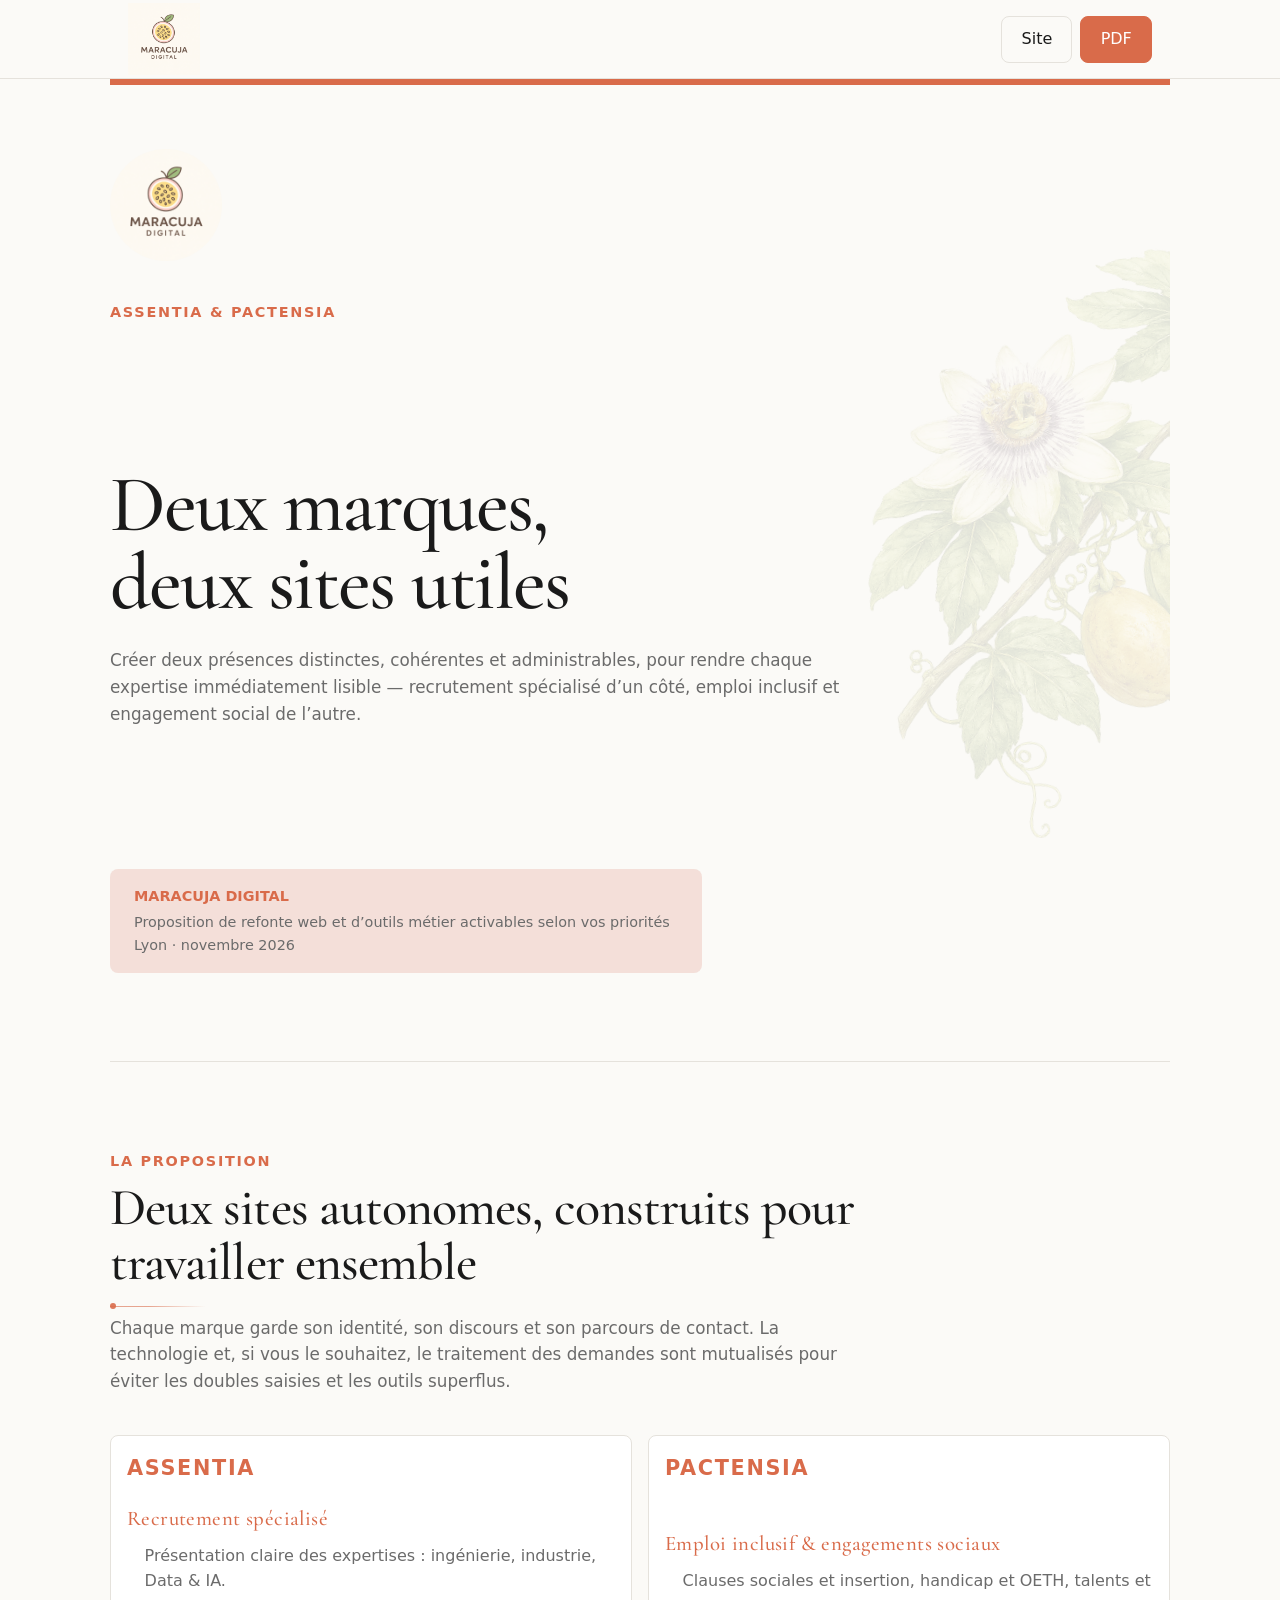
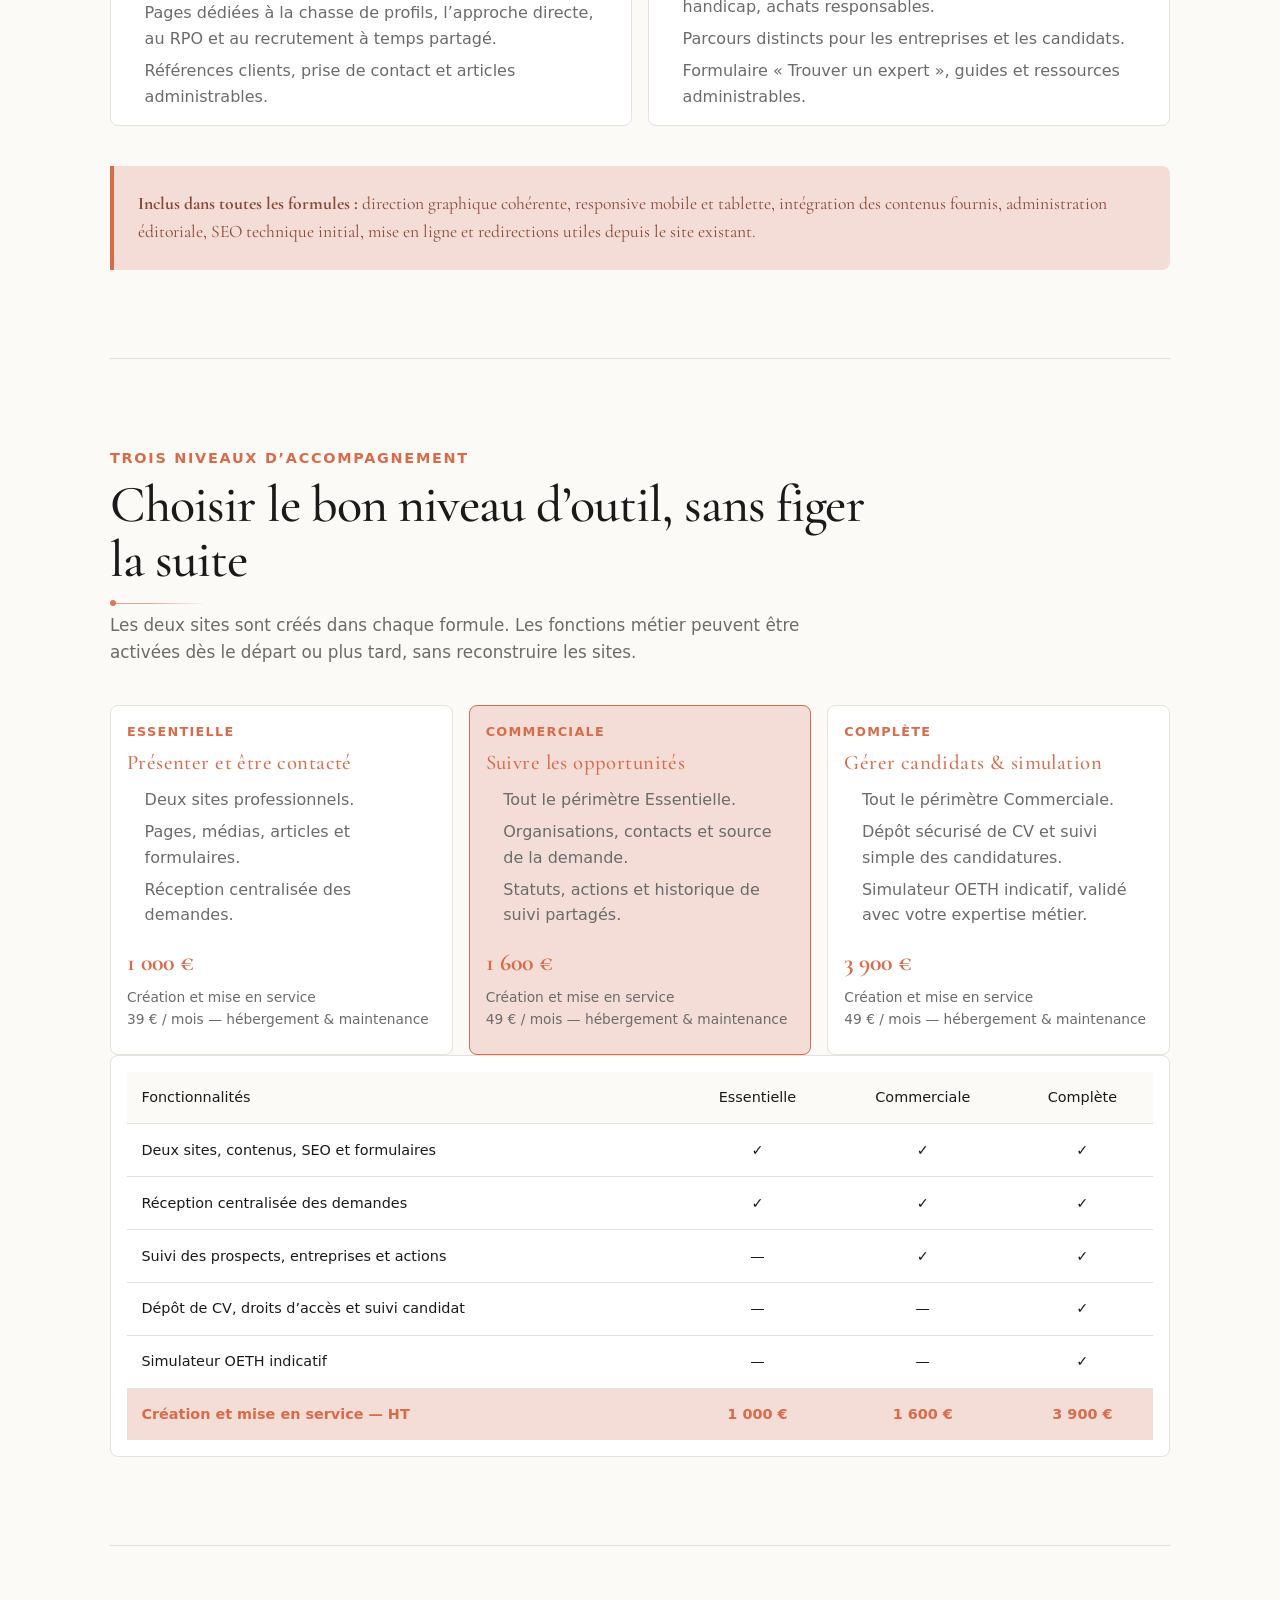
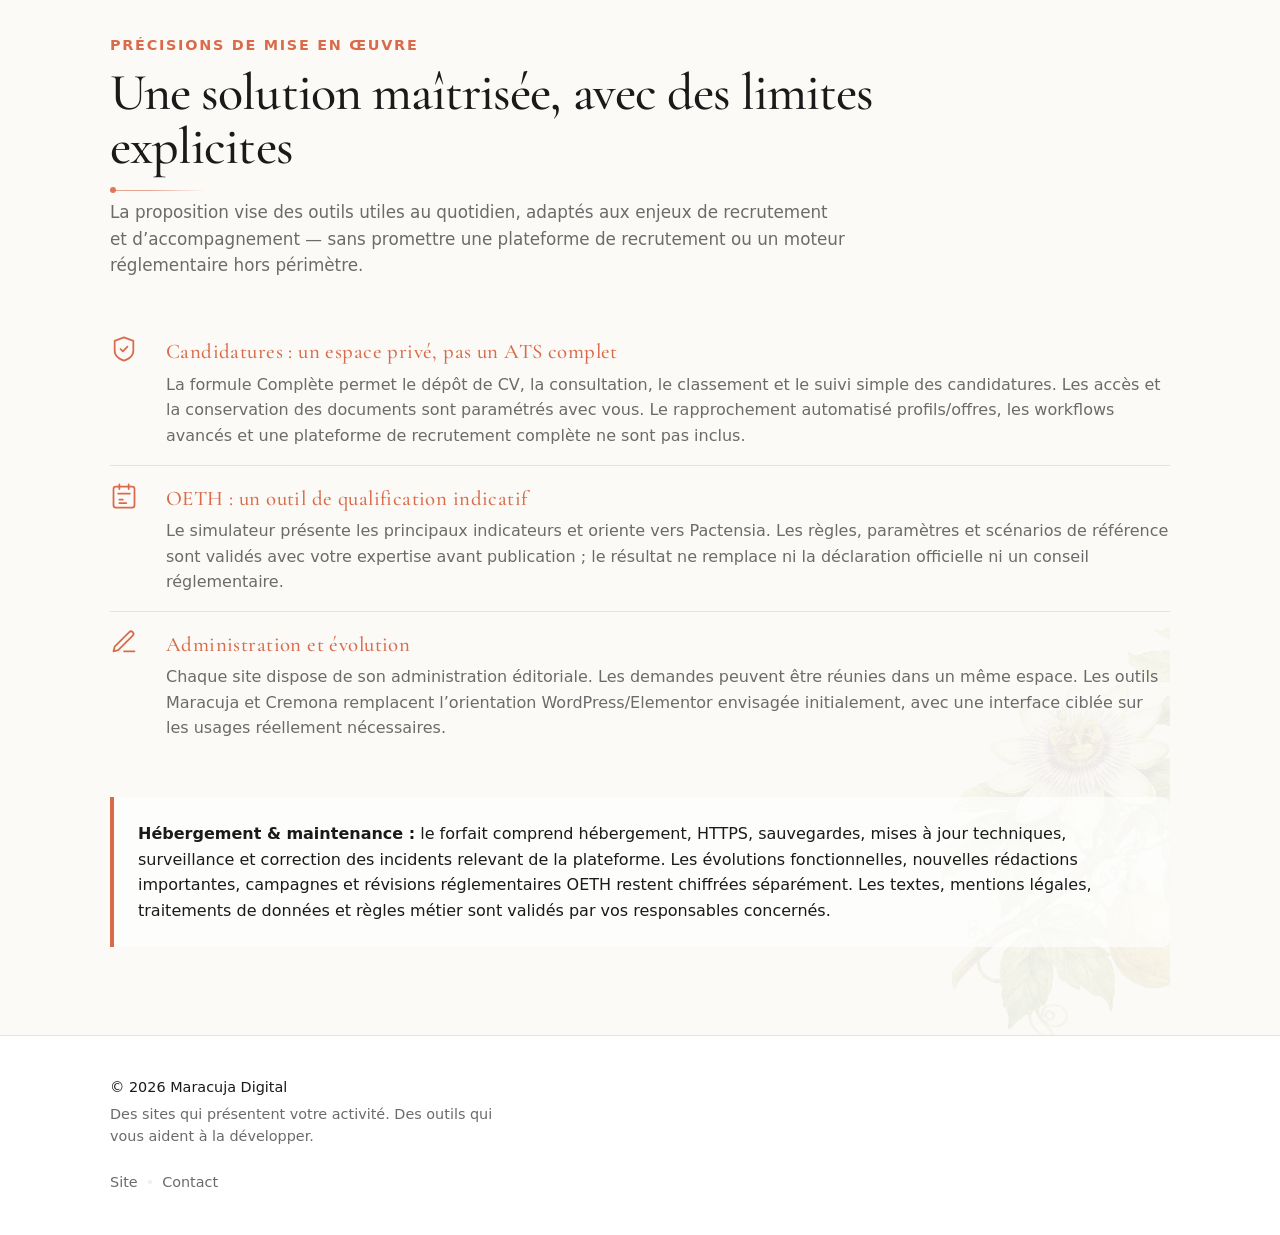
==== public/proposition-assentia-pactensia/index.html @ 593f1d55 "feat: add Assentia Pactensia proposal" ====
<!doctype html>
<html lang="fr">
<head>
  <meta charset="utf-8">
  <meta name="viewport" content="width=device-width, initial-scale=1">
  <title>Proposition Assentia &amp; Pactensia — Maracuja Digital</title>
  <meta name="description" content="Proposition de refonte des sites Assentia et Pactensia.">
  <link rel="icon" href="../assets/images/favicon.ico">
  <link rel="stylesheet" href="../assets/css/fonts.css">
  <link rel="stylesheet" href="../assets/css/base.css">
  <link rel="stylesheet" href="../assets/css/theme.css">
  <link rel="stylesheet" href="../proposta-politeama/document.css" media="screen">
  <link rel="stylesheet" href="../proposta-politeama/document-print.css" media="print">
  <style>
    .document .card-icon { fill: none; stroke-linecap: round; stroke-linejoin: round; }
    .brand-grid .card { min-height: 0; }
    .brand-grid h3, .offer-card h3 { color: var(--color-accent); }
    .brand-grid ul, .offer-card ul { margin: 0; padding-left: 1.1rem; color: var(--color-muted); }
    .brand-grid li + li, .offer-card li + li { margin-top: .4rem; }
    .offer-grid { align-items: stretch; }
    .offer-card { min-height: 0; }
    .offer-card--featured { border-color: var(--color-accent); background: var(--color-accent-soft); }
    .offer-label { margin: 0 0 var(--space-xs); color: var(--color-accent); font-size: .8rem; font-weight: 700; letter-spacing: .1em; text-transform: uppercase; }
    .offer-price { margin: var(--space-m) 0 var(--space-s); color: var(--color-accent); font-family: var(--font-display); font-size: 1.5rem; font-weight: 700; }
    .offer-price small { display: block; margin-top: .2rem; color: var(--color-muted); font-family: var(--font-main); font-size: .86rem; font-weight: 400; }
    .comparison { margin-top: var(--space-xl); }
    .comparison table { margin: 0; font-size: .9rem; }
    .comparison th:not(:first-child), .comparison td:not(:first-child) { text-align: center; white-space: nowrap; }
    .comparison td:first-child { width: 54%; }
    .price-row td { color: var(--color-accent); font-weight: 700; background: var(--color-accent-soft); }
    .details-list { margin-top: var(--space-m); }
    .details-list .content-row { padding-block: var(--space-m); }
    .details-list h3 { margin-bottom: var(--space-xs); color: var(--color-accent); }
    .technical-note { margin-top: var(--space-xl); }
    @media print {
      .brand-grid .card { min-height: 67mm; }
      .offer-grid { grid-template-columns: repeat(3, minmax(0, 1fr)) !important; gap: 3.5mm !important; }
      .offer-card { padding: 4mm !important; }
      .offer-card h3 { font-size: 12pt; }
      .offer-card ul { padding-left: 4mm; font-size: 9pt; line-height: 1.35; }
      .offer-card li + li { margin-top: 1.5mm; }
      .offer-price { margin: 4mm 0 2mm; font-size: 15pt; }
      .offer-price small { font-size: 8pt; }
      .comparison { margin-top: 6mm; }
      .comparison table { font-size: 8.6pt; }
      .comparison th, .comparison td { padding: 2.4mm 2.6mm; }
      .details-list { margin-top: 3mm; }
      .details-list .content-row { padding-block: 3.4mm; }
      .details-list h3 { margin-bottom: 1mm; }
      .technical-note { margin-top: 5mm; }
    }
  </style>
</head>
<body class="proposal-preview">
  <header class="site-header proposal-site-header">
    <div class="container container--wide header-inner">
      <a href="../" aria-label="Maracuja Digital"><img src="../assets/images/logo.png" alt="Maracuja Digital" class="brand-logo"></a>
      <nav class="proposal-header-actions" aria-label="Actions de la proposition">
        <a href="../" class="btn btn-ghost">Site</a>
        <a href="#" class="btn btn-primary" onclick="window.print(); return false">PDF</a>
      </nav>
    </div>
  </header>

  <main class="document container" aria-label="Proposition Assentia et Pactensia">
    <section class="document-page document-page--cover" aria-labelledby="page-1-title">
      <img class="page-flower page-flower--cover" src="../assets/images/passiflora-rameau.png" alt="">
      <header class="cover-header">
        <img class="cover-logo" src="../assets/images/logo.png" alt="Maracuja Digital">
        <p class="eyebrow">Assentia &amp; Pactensia</p>
      </header>
      <div class="cover-content">
        <h1 id="page-1-title">Deux marques,<br>deux sites utiles</h1>
        <p class="lead">Créer deux présences distinctes, cohérentes et administrables, pour rendre chaque expertise immédiatement lisible — recrutement spécialisé d’un côté, emploi inclusif et engagement social de l’autre.</p>
      </div>
      <footer class="cover-footer">
        <p class="brand-name">Maracuja Digital</p>
        <p>Proposition de refonte web et d’outils métier activables selon vos priorités</p>
        <p>Lyon · novembre 2026</p>
      </footer>
    </section>

    <section class="document-page" aria-labelledby="page-2-title">
      <header class="page-header">
        <p class="eyebrow">La proposition</p>
        <h2 id="page-2-title" class="page-title h2--moderne">Deux sites autonomes, construits pour travailler ensemble</h2>
        <p class="page-intro">Chaque marque garde son identité, son discours et son parcours de contact. La technologie et, si vous le souhaitez, le traitement des demandes sont mutualisés pour éviter les doubles saisies et les outils superflus.</p>
      </header>
      <section class="page-content grid grid--2 brand-grid" aria-label="Périmètre des deux sites">
        <article class="card">
          <p class="card-number">ASSENTIA</p>
          <h3>Recrutement spécialisé</h3>
          <ul>
            <li>Présentation claire des expertises : ingénierie, industrie, Data &amp; IA.</li>
            <li>Pages dédiées à la chasse de profils, l’approche directe, au RPO et au recrutement à temps partagé.</li>
            <li>Références clients, prise de contact et articles administrables.</li>
          </ul>
        </article>
        <article class="card">
          <p class="card-number">PACTENSIA</p>
          <h3>Emploi inclusif &amp; engagements sociaux</h3>
          <ul>
            <li>Clauses sociales et insertion, handicap et OETH, talents et handicap, achats responsables.</li>
            <li>Parcours distincts pour les entreprises et les candidats.</li>
            <li>Formulaire « Trouver un expert », guides et ressources administrables.</li>
          </ul>
        </article>
      </section>
      <aside class="callout"><p><strong>Inclus dans toutes les formules :</strong> direction graphique cohérente, responsive mobile et tablette, intégration des contenus fournis, administration éditoriale, SEO technique initial, mise en ligne et redirections utiles depuis le site existant.</p></aside>
      <footer class="page-footer"><span>Maracuja Digital</span><span>2</span></footer>
    </section>

    <section class="document-page document-page--dense" aria-labelledby="page-3-title">
      <header class="page-header">
        <p class="eyebrow">Trois niveaux d’accompagnement</p>
        <h2 id="page-3-title" class="page-title h2--moderne">Choisir le bon niveau d’outil, sans figer la suite</h2>
        <p class="page-intro">Les deux sites sont créés dans chaque formule. Les fonctions métier peuvent être activées dès le départ ou plus tard, sans reconstruire les sites.</p>
      </header>
      <section class="page-content grid grid--3 offer-grid" aria-label="Formules proposées">
        <article class="card offer-card">
          <p class="offer-label">Essentielle</p>
          <h3>Présenter et être contacté</h3>
          <ul>
            <li>Deux sites professionnels.</li>
            <li>Pages, médias, articles et formulaires.</li>
            <li>Réception centralisée des demandes.</li>
          </ul>
          <p class="offer-price">1&nbsp;000&nbsp;€<small>Création et mise en service<br>39&nbsp;€ / mois — hébergement &amp; maintenance</small></p>
        </article>
        <article class="card offer-card offer-card--featured">
          <p class="offer-label">Commerciale</p>
          <h3>Suivre les opportunités</h3>
          <ul>
            <li>Tout le périmètre Essentielle.</li>
            <li>Organisations, contacts et source de la demande.</li>
            <li>Statuts, actions et historique de suivi partagés.</li>
          </ul>
          <p class="offer-price">1&nbsp;600&nbsp;€<small>Création et mise en service<br>49&nbsp;€ / mois — hébergement &amp; maintenance</small></p>
        </article>
        <article class="card offer-card">
          <p class="offer-label">Complète</p>
          <h3>Gérer candidats &amp; simulation</h3>
          <ul>
            <li>Tout le périmètre Commerciale.</li>
            <li>Dépôt sécurisé de CV et suivi simple des candidatures.</li>
            <li>Simulateur OETH indicatif, validé avec votre expertise métier.</li>
          </ul>
          <p class="offer-price">3&nbsp;900&nbsp;€<small>Création et mise en service<br>49&nbsp;€ / mois — hébergement &amp; maintenance</small></p>
        </article>
      </section>
      <div class="comparison card" aria-label="Comparaison détaillée des formules">
        <table>
          <thead><tr><th>Fonctionnalités</th><th>Essentielle</th><th>Commerciale</th><th>Complète</th></tr></thead>
          <tbody>
            <tr><td>Deux sites, contenus, SEO et formulaires</td><td>✓</td><td>✓</td><td>✓</td></tr>
            <tr><td>Réception centralisée des demandes</td><td>✓</td><td>✓</td><td>✓</td></tr>
            <tr><td>Suivi des prospects, entreprises et actions</td><td>—</td><td>✓</td><td>✓</td></tr>
            <tr><td>Dépôt de CV, droits d’accès et suivi candidat</td><td>—</td><td>—</td><td>✓</td></tr>
            <tr><td>Simulateur OETH indicatif</td><td>—</td><td>—</td><td>✓</td></tr>
            <tr class="price-row"><td>Création et mise en service — HT</td><td>1&nbsp;000&nbsp;€</td><td>1&nbsp;600&nbsp;€</td><td>3&nbsp;900&nbsp;€</td></tr>
          </tbody>
        </table>
      </div>
      <footer class="page-footer"><span>Maracuja Digital</span><span>3</span></footer>
    </section>

    <section class="document-page document-page--dense" aria-labelledby="page-4-title">
      <img class="page-flower page-flower--closing" src="../assets/images/passiflora-rameau.png" alt="">
      <header class="page-header">
        <p class="eyebrow">Précisions de mise en œuvre</p>
        <h2 id="page-4-title" class="page-title h2--moderne">Une solution maîtrisée, avec des limites explicites</h2>
        <p class="page-intro">La proposition vise des outils utiles au quotidien, adaptés aux enjeux de recrutement et d’accompagnement — sans promettre une plateforme de recrutement ou un moteur réglementaire hors périmètre.</p>
      </header>
      <section class="page-content details-list" aria-label="Cadre des fonctionnalités avancées">
        <article class="content-row">
          <svg class="row-icon card-icon" aria-hidden="true" viewBox="0 0 24 24"><path d="M20 13c0 5-3.5 7.5-8 9-4.5-1.5-8-4-8-9V5l8-3 8 3Z"></path><path d="m9 12 2 2 4-4"></path></svg>
          <div><h3>Candidatures : un espace privé, pas un ATS complet</h3><p>La formule Complète permet le dépôt de CV, la consultation, le classement et le suivi simple des candidatures. Les accès et la conservation des documents sont paramétrés avec vous. Le rapprochement automatisé profils/offres, les workflows avancés et une plateforme de recrutement complète ne sont pas inclus.</p></div>
        </article>
        <article class="content-row">
          <svg class="row-icon card-icon" aria-hidden="true" viewBox="0 0 24 24"><rect x="3" y="4" width="18" height="18" rx="2"></rect><path d="M8 2v4M16 2v4M7 10h10M8 15h3M8 18h6"></path></svg>
          <div><h3>OETH : un outil de qualification indicatif</h3><p>Le simulateur présente les principaux indicateurs et oriente vers Pactensia. Les règles, paramètres et scénarios de référence sont validés avec votre expertise avant publication ; le résultat ne remplace ni la déclaration officielle ni un conseil réglementaire.</p></div>
        </article>
        <article class="content-row">
          <svg class="row-icon card-icon" aria-hidden="true" viewBox="0 0 24 24"><path d="M12 20h9"></path><path d="M16.5 3.5a2.1 2.1 0 0 1 3 3L7 19l-4 1 1-4Z"></path></svg>
          <div><h3>Administration et évolution</h3><p>Chaque site dispose de son administration éditoriale. Les demandes peuvent être réunies dans un même espace. Les outils Maracuja et Cremona remplacent l’orientation WordPress/Elementor envisagée initialement, avec une interface ciblée sur les usages réellement nécessaires.</p></div>
        </article>
      </section>
      <aside class="closing-callout technical-note"><p><strong>Hébergement &amp; maintenance :</strong> le forfait comprend hébergement, HTTPS, sauvegardes, mises à jour techniques, surveillance et correction des incidents relevant de la plateforme. Les évolutions fonctionnelles, nouvelles rédactions importantes, campagnes et révisions réglementaires OETH restent chiffrées séparément. Les textes, mentions légales, traitements de données et règles métier sont validés par vos responsables concernés.</p></aside>
      <footer class="page-footer"><span>Maracuja Digital</span><span>4</span></footer>
    </section>
  </main>

  <footer class="site-footer proposal-site-footer"><div class="container footer-inner"><div class="footer-brand"><p class="footer-name">© 2026 Maracuja Digital</p><p class="footer-baseline">Des sites qui présentent votre activité. Des outils qui vous aident à la développer.</p></div><nav class="footer-nav small" aria-label="Navigation du pied de page"><a href="../">Site</a><span>•</span><a href="../contact">Contact</a></nav></div></footer>
</body>
</html>
---- public/assets/css/fonts.css ----
@font-face {
  font-family: "Cormorant Garamond";
  src: url("../fonts/CormorantGaramond/CormorantGaramond-Light.ttf") format("truetype");
  font-style: normal;
  font-weight: 300;
  font-display: swap;
}

@font-face {
  font-family: "Cormorant Garamond";
  src: url("../fonts/CormorantGaramond/CormorantGaramond-Regular.ttf") format("truetype");
  font-style: normal;
  font-weight: 400;
  font-display: swap;
}

@font-face {
  font-family: "Cormorant Garamond";
  src: url("../fonts/CormorantGaramond/CormorantGaramond-Medium.ttf") format("truetype");
  font-style: normal;
  font-weight: 500;
  font-display: swap;
}

@font-face {
  font-family: "Cormorant Garamond";
  src: url("../fonts/CormorantGaramond/CormorantGaramond-SemiBold.ttf") format("truetype");
  font-style: normal;
  font-weight: 600;
  font-display: swap;
}

@font-face {
  font-family: "Cormorant Garamond";
  src: url("../fonts/CormorantGaramond/CormorantGaramond-Bold.ttf") format("truetype");
  font-style: normal;
  font-weight: 700;
  font-display: swap;
}
---- public/assets/css/base.css ----
/* =========================
1. VARIABLES
========================= */

:root {

  --color-bg: #fbfaf7;
  --color-surface: #ffffff;
  --color-text: #1a1a1a;
  --color-muted: #6b6b6b;
  --color-border: #e5e2dc;

  --color-accent: #6b6b6b;
  --color-accent-soft: #e8dcc2;

  --font-main: system-ui, -apple-system, BlinkMacSystemFont, "Helvetica Neue", sans-serif;
  --font-display: "Cormorant Garamond", serif;

  --space-xs: 0.2rem;
  --space-s: 0.5rem;
  --space-m: 1rem;
  --space-l: 1.5rem;
  --space-xl: 2.5rem;

  --radius: 8px;

  /* containers (comme ton système actuel implicite) */
  --container: 1060px;
  --container-wide: 80%;
}

/* =========================
2. BASE
========================= */

body {
  font-family: var(--font-main);
  background: var(--color-bg);
  color: var(--color-text);
  margin: 0;
  line-height: 1.6;
  font-size: 16px;
}

img {
  max-width: 100%;
  display: block;
}

a {
  color: inherit;
  text-decoration: none;
}

ul, ol {
  margin: 0;
  padding: 0;
  list-style: none;
}

.ul-icon li {
  display: flex;
  gap: 0.5rem;
  margin-bottom: 0.4rem;
  align-items: flex-start;
}

.ul-icon svg {
  width: 1em;
  /*height: 1em;*/
  flex-shrink: 0;
}

/* =========================
3. TYPOGRAPHIE
========================= */

h1, h2, h3 {
  font-family: var(--font-display);
  font-weight: 500;
  letter-spacing: 0.02em;
  margin: 0 0 var(--space-s);
  position: relative;
}

h1 { font-size: 2.5rem; }
h2 { font-size: 1.8rem; }
h3 { font-size: 1.3rem; }

/*Variante 1 — Minimal (simple soulignement)*/
h2.h2--minimal {
  display: inline-block;
}
h2.h2--minimal::after {
  content: "";
  display: block;
  margin-top: 6px;
}
/*Variante 2 et 3 — Luxe et moderne*/
h2.h2--luxe::before,
h2.h2--luxe::after, h2.h2--moderne::before,
h2.h2--moderne::after {
  content: "";
  position: absolute;
}

p {
  margin: 0 0 var(--space-s);
}

.text-spaced {
  padding: var(--space-l) 0 0;
}   

.spacing-sm {
  margin-bottom: 0.5rem;
}

.text-muted {
  color: var(--color-muted);
}

.text-accent {
  color: var(--color-accent);
}

.text-small {
  font-size: 0.9rem;
}

.no-padding {
  padding: 0;
}
/* =========================
4. LAYOUT
========================= */

.container {
  max-width: var(--container);
  margin: 0 auto;
  padding: var(--space-m);
}

.container--wide {
  max-width: var(--container-wide);
  margin: 0 auto;
  padding: var(--space-xs);
}

.section {
  padding: var(--space-l) 0;
}

.divider {
  height: 1px;
  background: var(--color-border);
  margin: var(--space-l) 0;
}

/* SPLIT : layout éditorial à deux zones */
.split {
  display: flex;
  gap: var(--space-m);
  margin: 20px auto;
  align-items: center;
}

.split__item {
  flex: 1 1 0;
  min-width: 400px;
}

.split__item img {
  width: 100%;
  max-width: 400px;
  object-fit: cover;
  object-position: center;
  border-radius: var(--radius);
  display: block;
}

@media (max-width: 800px) {
  .split {
    flex-direction: column;
    align-items: center;
  }

  .split__item {
    min-width: 0;
    width: 100%;
    max-width: 100%;
  }

  .split__item img {
    width: 100%;
    max-width: 100%;
    height: auto;
  }
}

/* GRID (ton approche implicite conservée) */

.grid {
  display: grid;
  gap: var(--space-m);
}

.grid--2 {
  grid-template-columns: 1fr 1fr;
}

.grid--3 {
  grid-template-columns: repeat(3, 1fr);
}

.grid--4 {
  grid-template-columns: repeat(4, 1fr);
}

.grid--2-3 {
  grid-template-columns: 2fr 1fr;
}
/* responsive layout */
@media (max-width: 768px) {
  .grid--2,
  .grid--3, .grid--2-3 {
    grid-template-columns: 1fr;
  }

}

/* =========================
5. HEADER
========================= */

.site-header {
  position: relative;
  background: var(--color-bg);
  border-bottom: 1px solid var(--color-border);
}

/* option sticky (comme tu voulais) */
.site-header.is-sticky {
  position: sticky;
  top: 0;
  z-index: 1000;
}

.header-inner {
  display: flex;
  align-items: center;
  justify-content: space-between;
  min-height: 70px;
}

/* Logo */

.brand-logo {
  height: 128px;
  display: block;
}
/* NAV (simple, comme ton code) */

.nav-primary {
    display: block;
  }

.nav-list {
  display: flex;
  gap: var(--space-m);
}

.nav-link {
  font-size: 0.95rem;
  color: var(--color-text);
  position: relative;
}

.nav-link.is-active {
  color: var(--color-accent);
}   

.nav-link:hover {
  color: var(--color-accent);
}

/*burger*/
.nav-toggle {
  display: none;
  background: none;
  border: none;
  cursor: pointer;
  padding: 0;
}

.nav-toggle-bar {
  display: block;
  width: 22px;
  height: 2px;
  background: var(--color-text);
  margin: 5px 0;
}

/* toggle — correction minimale (ton point important) */

.nav-toggle {
  display: none; /* desktop */
  background: none;
  border: none;
  cursor: pointer;
}

.nav-toggle-bar {
  width: 22px;
  height: 2px;
  background: var(--color-text);
  margin: 4px 0;
}

/* mobile nav */
.nav-mobile {
  display: none;
  border-top: 1px solid var(--color-border);
}

.nav-mobile.is-open {
  display: block;
}
/* responsive nav */
@media (max-width: 768px) {
  .nav-primary {
    display: none;
  }

  .nav-toggle {
    display: block;
  }

  .nav-mobile {
    display: none;
    border-top: 1px solid var(--color-border);
  }

  .nav-mobile.is-open {
    display: block;
    text-align: right;
  }

  .nav-mobile-list {
    list-style: none;
    margin: 0;
    padding: var(--space-s);
  }

  .nav-mobile-list li {
    margin-bottom: var(--space-s);
  }

  .nav-mobile a {
    color: var(--color-text);
    font-size: 1rem;
  }
}
/* =========================
6. FOOTER 
========================= */

.site-footer {
  margin-top: var(--space-l);
  padding: var(--space-l) 0;
  border-top: 1px solid;
  font-size: 0.9rem;
}

.footer-inner {
  display: flex;
  flex-direction: column;
  gap: var(--space-m);
}

/* bloc marque */

.footer-brand {
  max-width: 420px;
}

.footer-name {
  font-weight: 500;
  margin-bottom: 0.3rem;
}

.footer-baseline {
  line-height: 1.5;
}

/* navigation */

.footer-nav {
  display: flex;
  flex-wrap: wrap;
  gap: 0.5rem;
  align-items: center;
}

.footer-nav span {
  opacity: 0.5;
}

/* socials */

.footer-socials {
  display: flex;
  gap: var(--space-s);
}

/* responsive footer */
@media (max-width: 768px) {
  .footer-inner {
    flex-direction: row;
    justify-content: space-between;
    align-items: flex-start;
  }

  .footer-nav {
    justify-content: center;
  }

  .footer-socials {
    justify-content: flex-end;
  }
}

/* =========================================================
7. HERO - structure commune à tous les hero (home + pages)
========================================================= */

.hero {
  position: relative;
  overflow: hidden;
}

/* container interne du hero */
.hero__grid {
  display: grid;
  gap: var(--space-m);
  align-items: center;
}

/* bloc texte principal */
.hero__content {
  display: grid;
  gap: var(--space-m);
}

/* titre principal */
.hero__title {
  font-size: clamp(2rem, 4vw, 2.8rem);
  line-height: 1.2;
  margin: 0;
}

.hero__eyebrow {
  margin: 0;
  font-size: 0.8rem;
  font-weight: 600;
  letter-spacing: 0.08em;
}

/* sous-titre / description */
.hero__subtitle {
  color: var(--color-muted);
  max-width: 60ch;
  margin: 0;
}

/* zone d’actions (boutons, liens) */
.hero__actions {
  display: flex;
  gap: var(--space-s);
  flex-wrap: wrap;
}

/*variantes de hero */
/* 1. layout 2 colonnes (texte + média) */
.hero--split .hero__grid {
  grid-template-columns: 1fr;
}

@media (min-width: 768px) {
  .hero--split .hero__grid {
    grid-template-columns: 1fr 1fr;
  }
}

/* 2.  centrage du contenu (home impact ou landing) */
.hero--center .hero__content {
  text-align: center;
  justify-items: center;
}

/* 3. limitation largeur texte (home éditoriale) */
.hero--narrow .hero__content {
  max-width: 720px;
  margin: 0 auto;
}

/* 4. hero avec background-image */
.hero--image {
  background-size: cover;
  background-position: center;
  background-repeat: no-repeat;
}

/* overlay (lisibilité texte sur image) */
.hero--image::before {
  content: "";
  position: absolute;
  inset: 0;
  background: rgba(0, 0, 0, 0.35);
  pointer-events: none;
}

/* assure que le contenu passe au-dessus de l’overlay */
.hero--image .hero__grid {
  position: relative;
  z-index: 1;
}

/* 5. hero plein écran (landing / home forte) */
.hero--full {
  min-height: 70vh;
  display: flex;
  align-items: center;
}

/* =========================
8. COMPONENTS
========================= */

/* BUTTON (ton style conservé) */

.btn {
  display: inline-block;
  padding: 0.6rem 1.2rem;
  border: 1px solid var(--color-accent);
  border-radius: var(--radius);
  color: var(--color-accent);
}

.btn:hover {
  background: var(--color-accent-soft);
}

/* CARD (structure fidèle à ton système) */

.card {
  display: flex;
  flex-direction: column;
  border: 1px solid var(--color-border);
  border-radius: var(--radius);
  background: var(--color-surface);
  margin: var(--space-m) 0;
  padding: var(--space-m);
}

.card p {
  flex-grow: 1;
}

.card .card-footer {
  margin-top: auto;
}

.card-icon {
  width: 28px;
  height: 28px;
  display: inline-block;
  margin-bottom: 0.75rem;
  stroke-width: 1.5;
}

.card-image {
  width: 100%;
  max-width: 320px;
  border-radius: 50%;
  object-fit: cover;
  display: block;
  margin: 0 auto;
}

/* TABLE (ton style conservé) */

table {
  width: 100%;
  border-collapse: collapse;
  margin-top: var(--space-m);
  font-size: 0.95rem;
  overflow: hidden;
}

th, td {
  padding: 0.9rem;
  border-bottom: 1px solid var(--color-border);
  text-align: left;
  vertical-align: top;
}

th {
  background: var(--color-bg);
  font-weight: 500;
}

tr:last-child td {
  border-bottom: none;
}

/*responsive table*/
@media (max-width: 768px) {
  table {
    font-size: 0.85rem;
  }
  .container table {
    display: block;
    overflow-x: auto;
  } 
  .container table td, .container table th {
    white-space: normal;
    word-break: normal;
    min-width: 115px;
  }
}
/* CAROUSEL */

.carousel {
  display: flex;
  gap: var(--space-m);
  overflow-x: auto;
  scroll-snap-type: x mandatory;
}

.carousel-item {
  flex: 0 0 50%;
  scroll-snap-align: start;
}

/* =========================
7. SHOWCASE
========================= */

.showcase__header {
  max-width: 720px;
  margin-bottom: 2rem;
}

.showcase__title {
  margin: 0 0 0.75rem;
}

.showcase__intro {
  margin: 0;
}

.showcase__items {
  display: grid;
  gap: 1.5rem;
}

.showcase__item {
  min-width: 0;
}

.showcase__media {
  overflow: hidden;
}

.showcase__media a {
  display: block;
}

.showcase__media img {
  display: block;
  width: 100%;
  aspect-ratio: 4 / 3;
  object-fit: cover;
}

.showcase__content {
  padding-top: 1rem;
}

.showcase__meta {
  margin: 0 0 0.35rem;
  font-size: 0.875rem;
}

.showcase__item-title {
  margin: 0 0 0.5rem;
}

.showcase__text {
  margin: 0;
}

.showcase__link {
  display: inline-block;
  margin-top: 0.875rem;
}

/* GRID */

.showcase--grid .showcase__items {
  grid-template-columns: repeat(3, minmax(0, 1fr));
}

/* CAROUSEL FANCYAPPS */

.showcase--carousel .showcase__items {
  display: block;
  --f-carousel-gap: 8px;
}

.showcase--carousel .showcase__item {
  width: min(360px, 85vw);
  margin-right: 0;
}

.showcase--carousel .f-carousel__slide {
  min-width: 0;
}

/* FEATURED */

.showcase--featured .showcase__items {
  grid-template-columns: 1.4fr 1fr 1fr;
}

.showcase--featured .showcase__item:first-child {
  grid-row: span 2;
}

.showcase--featured .showcase__item:first-child .showcase__media img {
  aspect-ratio: 4 / 5;
}

/* RESPONSIVE */

@media (max-width: 900px) {
  .showcase--grid .showcase__items,
  .showcase--featured .showcase__items {
    grid-template-columns: repeat(2, minmax(0, 1fr));
  }

  .showcase--featured .showcase__item:first-child {
    grid-row: auto;
  }

  .showcase--featured .showcase__item:first-child .showcase__media img {
    aspect-ratio: 4 / 3;
  }
}

@media (max-width: 640px) {
  .showcase--grid .showcase__items,
  .showcase--featured .showcase__items {
    grid-template-columns: 1fr;
  }

  .showcase--carousel .showcase__item {
    width: 82vw;
    margin-right: 0;
  }
}

.home-solutions-cta {
  margin: 2.5rem 0 0;
  text-align: center;
}
/* =========================
9. STATES (minimal, propre)
========================= */

.is-open { display: block; }
.is-disabled { opacity: 0.4; pointer-events: none; }
---- public/assets/css/theme.css ----
/* =========================
Surcharge de styles pour le thème de base
========================= */
/* =========================
1. VARIABLES
========================= */
:root {
  --color-bg: #fbfaf7;
  --color-surface: #ffffff;
  --color-text: #1a1a1a;
  --color-muted: #6b6b6b;
  --color-border: #e5e2dc;

  --color-accent: #d96b4a;
  --color-accent-soft: #f3ddd6;
}

/* =========================
2. BASE
========================= */

.ul-icon svg {
  color: var(--color-accent);
}

/* =========================
3. TYPOGRAPHIE
========================= */
/*style minimal*/
h2.h2--minimal::after {
  width: 60px;
  height: 4px;
  background: var(--color-accent);
}
/*style luxe*/
h2.h2--luxe::after {
  left: 0;
  bottom: 0;
  width: 70%;
  height: 1px;
  background: var(--color-accent-soft, currentColor);
  opacity: 0.6;
}

h2.h2--luxe::before {
  left: 0;
  bottom: -3px;
  width: 25px;
  height: 2px;
  background: var(--color-accent-soft, currentColor);
  opacity: 0.9;
}
/*style moderne*/
h2.h2--moderne::after {
  left: 0;
  bottom: 0;
  width: 100%;
  height: 1px;
  background: linear-gradient(
    to right,
    var(--color-accent, currentColor) 40%,
    transparent
  );
  opacity: 0.6;
}

h2.h2--moderne::before {
  left: 0;
  bottom: -2px;
  width: 6px;
  height: 6px;
  background: var(--color-accent, currentColor);
  border-radius: 50%;
  opacity: 0.9;
}
/* =========================
4. LAYOUT
========================= */
/*sections*/
.section {
  background: var(--color-bg);
}

/*grids*
.grid--2 {
  gap: 0;
}*/

/* =========================
6. FOOTER — SKIN (thème)
========================= */

.site-footer {
  background: var(--color-surface);
  border-color: var(--color-border);
}

.footer-name {
  color: var(--color-text);
}

.footer-baseline {
  color: var(--color-muted);
}

/* navigation */

.footer-nav a {
  color: var(--color-muted);
  transition: color 0.2s ease;
}

.footer-nav a:hover {
  color: var(--color-accent);
}

.footer-nav span {
  color: var(--color-border);
}

/* socials */

.footer-socials a {
  color: var(--color-muted);
  transition: color 0.2s ease;
}

.footer-socials a:hover {
  color: var(--color-accent);
}

/* =========================
7. HERO — SKIN (thème)
========================= */
/* 1. HERO HOME (impact éditorial, sans image)
    usage : accueil simple, message fort*/
.hero--home {
  padding: calc(var(--space-xl) * 1.2) 0;
}

.hero--home .hero__content {
  max-width: 760px;
}

.hero--home .hero__title {
  font-size: clamp(2.4rem, 5vw, 3.2rem);
}
/* 2. HERO HOME IMAGE + PARALLAX (version signature)
    usage : home principale “maracuja” */
.hero--image {
  background-attachment: fixed;
  background-size: cover;
  background-position: center;
}
.hero--image::before {
  background: linear-gradient(
    to bottom,
    rgba(0, 0, 0, 0.35),
    rgba(0, 0, 0, 0.55)
  );
}
.hero--home.hero--image {
  min-height: 80vh;
  display: flex;
  align-items: center;
}

.hero--home.hero--image .hero__content {
  text-align: center;
  margin: 0 auto;
  color: white;
}

.hero--home.hero--image .hero__title {
  color: white;
}

/*3. HERO PAGE (secondaire propre)
👉 usage : services / contact / articles*/
.hero--page {
  padding: var(--space-l) 0;
  position: relative;
  overflow: hidden;
  background-image: url("../images/desk-lamp.png");
  background-size: cover;
  background-position: center;
  background-repeat: no-repeat;
  min-height: 30vh;
}
.hero--page::before {
  content: "";
  position: absolute;
  inset: 0;
  background: linear-gradient(
    to bottom,
    rgba(0, 0, 0, 0.6),
    rgba(0, 0, 0, 0.1)
  );
  z-index: 1;
}
.hero--page .hero__content {
  max-width: 640px;
  color: white;
  position: relative;
  z-index: 2;
}

.hero--page .hero__title {
  font-size: clamp(1.8rem, 3vw, 2.2rem);
}

.hero--page .hero__subtitle {
  color: rgba(255, 255, 255, 0.96);
}
/* 4. HERO SOFT (secondaire doux)*/
.hero--soft {
  background: var(--color-surface);
  border-bottom: 1px solid var(--color-border);
}

/* =========================================================
   HERO MARACUJA — HOME SIGNATURE
   ========================================================= */

/* image de fond */
.hero--maracuja {
  position: relative;
  overflow: hidden;
  background-image: url("../images/passiflora-background.png");
  background-size: cover;
  background-position: center;
  background-repeat: no-repeat;
}

@media (max-width: 768px) {
  .hero--image.hero--maracuja {
    background-attachment: scroll;
    background-size: 80vh;
  }
}
/* overlay doux (lisibilité + identité) */
.hero--maracuja::before {
  content: "";
  position: absolute;
  inset: 0;
  background: linear-gradient(
    to bottom,
    rgba(0, 0, 0, 0.35),
    rgba(0, 0, 0, 0.6)
  );
  z-index: 1;
}

/* centrage + lecture premium */
.hero--maracuja.hero--center .hero__content {
  text-align: center;
  color: white;
  position: relative;
  z-index: 2;
}

/* titre */
.hero--maracuja .hero__title {
  color: white;
}

/* texte secondaire */
.hero--maracuja .hero__subtitle {
  color: rgba(255, 255, 255, 0.85);
}

.hero--maracuja .hero__eyebrow {
  color: rgba(255, 255, 255, 0.85);
}

/* option : bouton plus visible */
.hero--maracuja .btn {
  border-color: white;
  color: white;
}

.hero--maracuja .btn:hover {
  background: white;
  color: #1a1a1a;
}

/* =========================
8. COMPONENTS - SKIN (thème)
========================= */
/* boutons */
/* primaire : action principale */
.btn-primary {
  background: var(--color-accent);
  color: #fff;
  border: 1px solid var(--color-accent);
}

.btn-primary:hover {
  opacity: 0.9;
}
/* secondaire : action douce */
.btn-ghost {
  background: transparent;
  color: var(--color-text);
  border: 1px solid var(--color-border);
}

.btn-ghost:hover {
  border-color: var(--color-accent);
  color: var(--color-accent);
}
/* cartes */
.card-icon {
  stroke: var(--color-accent);
}
.card-image {
  aspect-ratio: 1 / 1;
  border-radius: 50%;
  object-fit: cover;
  border: 1px solid rgba(0, 0, 0, 0.08);
  box-shadow: 0 8px 24px rgba(0, 0, 0, 0.08);
}

.card:hover {
  border-color: var(--color-accent);
  box-shadow: 0 10px 25px rgba(0, 0, 0, 0.05);
}

.card--highlight {
  background: var(--color-accent-soft);
  border-color: var(--color-accent);
}

.card--featured {
  background: var(--color-surface);
  border: 1px solid var(--color-border);
  padding: 1.5rem;
  border-radius: 5px;
}

.card--featured p {
  padding-top: var(--space-m);
  /* color: var(--color-muted); */
}

.card--featured > .btn {
  align-self: flex-start;
}

.card--featured ul {
  margin: 0;
  padding-left: 1.2rem;
}

.card--ghost {
  background: transparent;
  border: none;
}

.card--maracuja {
  padding-right: 200px;
  background:
    url("../images/passiflora-rameau.png") no-repeat right 1rem center / 200px,
    var(--color-surface);
}

.service-card {
  display: flex;
  flex-direction: column;
}

.price-list {
  margin: var(--space-m) 0;
  padding: 0;
  list-style: none;
  border-top: 1px solid var(--color-border);
}

.price-list li {
  display: flex;
  align-items: baseline;
  justify-content: space-between;
  gap: var(--space-m);
  padding: 0.6rem 0;
  border-bottom: 1px solid var(--color-border);
  font-size: 0.92rem;
}

.price-list strong {
  flex: 0 0 auto;
  color: var(--color-accent);
  text-align: right;
}

.price-callout {
  margin-top: var(--space-m);
  padding-top: var(--space-m);
  border-top: 1px solid var(--color-border);
  color: var(--color-muted);
  font-size: 0.92rem;
}

.price-callout strong,
.price-callout span {
  display: block;
}

.price-callout strong {
  color: var(--color-accent);
}

@media (max-width: 768px) {
  .card--maracuja {
    padding-right: var(--space-m);
    background:
      linear-gradient(rgba(255, 255, 255, 0.6), rgba(255, 255, 255, 0.6)),
      url("../images/passiflora-rameau.png") no-repeat right 1rem center / 200px,
      var(--color-surface);
  }

  .price-list li {
    align-items: flex-start;
    flex-direction: column;
    gap: var(--space-xs);
  }

  .price-list strong {
    text-align: left;
  }
}
/*carousel*/
/* usage : visuels, porfolios, produits, projets, fiches, réalisations */
.carousel--cards {
  scroll-behavior: smooth;
  padding: 10px 0;
}

.carousel--cards .carousel-item {
  height: 420px;
  background: var(--color-surface);
  border-radius: 12px;
  overflow: hidden;
  border: 1px solid var(--color-border);
  font-style: italic;
  color: var(--color-muted);
}

.carousel--cards .carousel-item p {
  padding-left: 12px;
}

.carousel--cards .carousel-item img {
  width: 100%;
  height: 80%;
  object-fit: cover;
}

.carousel--cards .carousel-item .content {
  padding: 12px;
}

/* navigation fluide / storytelling. effet “on voit la carte suivante” → donne envie de scroller
usage : témoignages, étapes d’un processus, storytelling */
.carousel--peek {
  scroll-behavior: smooth;
  padding: 10px 0;
}

.carousel--peek .carousel-item {
  flex: 0 0 80%;
}

@media (min-width: 768px) {
  .carousel--peek .carousel-item {
    flex: 0 0 60%;
  }
}

/*tableaux*/
.table--featured {
  background: var(--color-surface);
  border-radius: var(--radius);
  overflow: hidden;
  border: 1px solid var(--color-border);
}

.table--featured tr {
  transition: background 0.2s ease;
}

.table--featured tr:hover td {
  background: rgba(198, 169, 107, 0.08);
}

.table--featured svg {
  padding-right: 1.5rem;
  color: var(--color-accent);
}
---- public/proposta-politeama/document.css ----
/* Page web mobile-first. Le format A4 est isolé dans document-print.css. */
.proposal-site-header .brand-logo { height: 72px; }

.proposal-header-actions {
  display: flex;
  gap: var(--space-s);
}

.document.container { padding-block: 0; }

.document-page {
  position: relative;
  isolation: isolate;
  padding-block: clamp(3rem, 9vw, 5.5rem);
  overflow: hidden;
  border-bottom: 1px solid var(--color-border);
}

.document-page:last-child { border-bottom: 0; }

.document-page > :not(.page-flower) {
  position: relative;
  z-index: 1;
}

.page-header {
  max-width: 54rem;
  margin-bottom: var(--space-xl);
}

.document .eyebrow {
  margin: 0 0 var(--space-s);
  color: var(--color-accent);
  font-size: 0.9rem;
  font-weight: 700;
  letter-spacing: 0.12em;
  text-transform: uppercase;
}

.page-title {
  max-width: 48rem;
  padding-bottom: var(--space-m);
  font-size: clamp(2rem, 8vw, 3.25rem);
  line-height: 1.05;
  letter-spacing: -0.018em;
}

.page-title.h2--moderne::after { width: 6rem; }

.page-intro,
.lead {
  max-width: 46rem;
  color: var(--color-muted);
  font-size: 1.05rem;
}

.document-page .grid { grid-template-columns: 1fr; }
.document-page .card { margin: 0; }
.page-footer { display: none; }

/* Appels éditoriaux */
.callout,
.additional-services,
.closing-callout {
  margin-top: var(--space-xl);
  padding: var(--space-l);
  border-left: 4px solid var(--color-accent);
  border-radius: 0 var(--radius) var(--radius) 0;
  background: var(--color-accent-soft);
}

.callout {
  color: #8b4938;
  font-family: var(--font-display);
  font-size: 1.1rem;
}

.callout :last-child,
.additional-services :last-child,
.closing-callout :last-child { margin-bottom: 0; }

.callout--muted {
  border-left-color: var(--color-border);
  background: var(--color-surface);
  color: var(--color-muted);
  font-family: var(--font-main);
}

/* Couverture */
.document-page--cover {
  display: flex;
  flex-direction: column;
  min-height: calc(100svh - 76px);
  padding-top: clamp(2rem, 7vw, 4rem);
  border-top: 0.4rem solid var(--color-accent);
}

.cover-logo {
  width: 7rem;
  margin-bottom: var(--space-xl);
  border-radius: 50%;
}

.cover-content {
  max-width: 48rem;
  margin-block: auto;
  padding-block: clamp(3rem, 10vw, 7rem);
}

.cover-content h1 {
  margin-bottom: var(--space-l);
  font-size: clamp(2.75rem, 11vw, 5rem);
  line-height: 0.98;
  letter-spacing: -0.025em;
}

.cover-footer {
  width: min(100%, 34rem);
  padding: var(--space-m) var(--space-l);
  border-radius: var(--radius);
  background: rgba(243, 221, 214, 0.9);
  color: var(--color-muted);
  font-size: 0.9rem;
}

.cover-footer p { margin: 0; }

.cover-footer .brand-name {
  margin-bottom: var(--space-xs);
  color: var(--color-accent);
  font-weight: 700;
  text-transform: uppercase;
}

.page-flower {
  position: absolute;
  z-index: 0;
  max-width: none;
  opacity: 0.08;
  pointer-events: none;
}

.page-flower--cover {
  top: 5rem;
  right: -11rem;
  width: 31rem;
  opacity: 0.13;
  transform: rotate(-7deg);
}

.page-flower--about,
.page-flower--closing {
  right: -10rem;
  bottom: -7rem;
  width: 25rem;
}

/* Cartes et listes */
.card-number,
.timeline-date {
  color: var(--color-accent);
  font-weight: 700;
  letter-spacing: 0.08em;
}

.card-number {
  margin-bottom: var(--space-m);
  font-size: 1.3rem;
}

.card-heading,
.investment-heading,
.additional-services__heading,
.closing-callout__heading {
  display: flex;
  gap: var(--space-m);
  align-items: flex-start;
  margin-bottom: var(--space-m);
}

.card-heading .card-icon,
.investment-heading .card-icon,
.additional-services__heading .card-icon,
.closing-callout__heading .card-icon {
  flex: 0 0 auto;
  margin: 0;
}

.card-heading h3,
.investment-heading h3,
.additional-services__heading h3,
.closing-callout__heading h3 {
  margin: 0;
  color: var(--color-accent);
  font-weight: 700;
}

.compact-card p,
.investment-card > p,
.additional-services__note,
.closing-callout__note,
.content-row div > p { color: var(--color-muted); }

.content-row,
.decision-item {
  display: grid;
  grid-template-columns: 2.5rem minmax(0, 1fr);
  gap: var(--space-m);
  padding-block: var(--space-l);
  border-bottom: 1px solid var(--color-border);
}

.content-row:last-child,
.decision-item:last-child { border-bottom: 0; }

.content-row p,
.content-row .row-icon,
.decision-item h3,
.decision-item .card-icon { margin: 0; }

.decision-item { align-items: center; }
.decision-item h3 strong { color: var(--color-accent); }

/* Roadmap mobile verticale */
.timeline {
  position: relative;
  display: grid;
  gap: var(--space-l);
  margin-top: var(--space-xl);
  padding-left: 2rem;
}

.timeline::before {
  content: "";
  position: absolute;
  top: 0.75rem;
  bottom: 0.75rem;
  left: 0.45rem;
  width: 1px;
  background: var(--color-border);
}

.timeline-step { position: relative; }

.timeline-step--milestone h3 {
  color: var(--color-accent);
  font-weight: 700;
}

.timeline-marker {
  position: absolute;
  z-index: 1;
  top: 0.35rem;
  left: -2rem;
  width: 0.9rem;
  height: 0.9rem;
  border: 3px solid var(--color-accent);
  border-radius: 50%;
  background: var(--color-bg);
}

.timeline-step p:last-child { color: var(--color-muted); }

.roadmap-continuity {
  margin-top: var(--space-xl);
  padding: var(--space-l);
  border-radius: var(--radius);
  background: var(--color-accent-soft);
}

.roadmap-continuity h3 { color: var(--color-accent); }

.page-note {
  display: flex;
  gap: var(--space-s);
  align-items: flex-start;
  margin-top: var(--space-xl);
  color: var(--color-muted);
}

.page-note .card-icon {
  flex: 0 0 auto;
  width: 1.25rem;
  height: 1.25rem;
  margin: 0;
}

.page-note p { margin: 0; }

/* Investissement et profils */
.investment-list {
  display: grid;
  gap: var(--space-m);
}

.investment-card {
  display: grid !important;
  gap: var(--space-m);
  align-items: center;
}

.investment-card--accent { background: var(--color-accent-soft) !important; }

.investment-value {
  margin: 0;
  font-size: 1.1rem;
  font-weight: 700;
}

.investment-value strong { color: var(--color-accent); }

.additional-services,
.closing-callout { background: rgba(255, 255, 255, 0.65); }

.profile-visual {
  height: clamp(13rem, 65vw, 20rem);
  margin: 0;
  overflow: hidden;
  border-radius: var(--radius);
  background: var(--color-accent-soft);
}

.profile-visual img {
  width: 100%;
  height: 100%;
  object-fit: cover;
}

.profile-visual--logo img {
  object-fit: contain;
}

.profile-visual--portrait img { object-position: 50% 18%; }

.profile-card h3 {
  color: var(--color-accent);
  text-transform: uppercase;
}

/* Contact */
.contact-panel {
  margin-top: var(--space-xl);
  padding-top: var(--space-l);
  border-top: 1px solid var(--color-border);
}

.contact-panel > h3 {
  color: var(--color-accent);
  font-weight: 700;
}

.contact-grid {
  display: grid;
  gap: var(--space-l);
  margin-top: var(--space-l);
  font-style: normal;
}

.contact-item {
  display: grid;
  grid-template-columns: 2rem minmax(0, 1fr);
  gap: var(--space-s);
  align-items: start;
  margin: 0;
}

.contact-item .card-icon {
  width: 1.4rem;
  height: 1.4rem;
  margin: 0;
}

.contact-item strong {
  display: block;
  color: var(--color-accent);
  font-size: 0.75rem;
  letter-spacing: 0.08em;
  text-transform: uppercase;
}

.proposal-site-footer { margin-top: 0; }

@media (min-width: 769px) {
  .document-page .grid--2,
  .contact-grid { grid-template-columns: repeat(2, minmax(0, 1fr)); }

  .document-page .grid--3 { grid-template-columns: repeat(3, minmax(0, 1fr)); }

  .investment-card {
    grid-template-columns: 14rem minmax(0, 1fr);
    gap: var(--space-l);
  }

  .timeline {
    grid-template-columns: repeat(4, minmax(0, 1fr));
    padding-left: 0;
  }

  .timeline::before {
    top: 2.7rem;
    right: 0;
    bottom: auto;
    left: 0;
    width: auto;
    height: 1px;
  }

  .timeline-marker {
    position: relative;
    top: auto;
    left: auto;
    display: block;
    margin: var(--space-m) 0 var(--space-l);
  }

  .roadmap-continuity {
    width: 75%;
    margin-left: 25%;
  }

  .profile-visual { height: 17rem; }
}

@media (max-width: 480px) {
  .proposal-site-header .brand-logo { height: 60px; }
  .proposal-header-actions .btn { padding-inline: 0.8rem; }
}
---- public/proposta-politeama/document-print.css ----
/* Mise en page A4, chargée uniquement pour l’impression. */
@page { size: A4 portrait; margin: 0; }
:root {
  --document-width: 210mm;
  --document-height: 297mm;
  --document-padding-x: 18mm;
  --document-text-size: 11pt;
  --document-intro-size: 11.5pt;
  --document-h3-size: 13pt;
  --document-icon-size: 22pt;
}
.document,
.document * { box-sizing: border-box; }
body.proposal-preview {
  min-width: calc(var(--document-width) + 48px);
  margin: 0;
  padding: 36px 0 64px;
  background: #e9e6df;
  font-size: var(--document-text-size);
  line-height: 1.45;
}
.document {
  display: grid;
  gap: 28px;
  justify-content: center;
}
.document-page {
  position: relative;
  isolation: isolate;
  display: grid;
  grid-template-rows: auto 1fr auto;
  width: var(--document-width);
  height: var(--document-height);
  padding: 17mm var(--document-padding-x) 12mm;
  overflow: hidden;
  background: var(--color-bg);
  box-shadow: 0 18px 55px rgba(44, 36, 31, 0.16);
  break-after: page;
}
.document-page:last-child { break-after: auto; }
.document-page > :not(.page-flower) {
  position: relative;
  z-index: 1;
}
.document-page h3 { font-size: var(--document-h3-size); }
/* Hiérarchie commune */
.page-header {
  max-width: 155mm;
  margin-bottom: 9mm;
}
.document .eyebrow {
  margin: 0 0 4mm;
  color: var(--color-accent);
  font-size: 21pt;
  font-weight: 700;
  letter-spacing: 0.12em;
  line-height: 1.25;
  text-transform: uppercase;
}
.page-title {
  max-width: 152mm;
  padding-bottom: 5mm;
  font-size: 25pt;
  line-height: 1.06;
  letter-spacing: -0.018em;
}
.page-title.h2--moderne::after { width: 45mm; }
.page-intro,
.lead {
  max-width: 150mm;
  margin: 0;
  color: var(--color-muted);
}
.page-intro { font-size: var(--document-intro-size); }
.lead { font-size: var(--document-text-size); }
.page-content {
  align-self: start;
  min-width: 0;
}
.document-page .grid { gap: 4mm; }
.document-page .card { min-width: 0; margin: 0; }
.document-page .card-icon {
  width: var(--document-icon-size);
  height: var(--document-icon-size);
}
.page-footer {
  align-self: end;
  display: flex;
  justify-content: space-between;
  padding-top: 3mm;
  border-top: 1px solid var(--color-border);
  color: var(--color-muted);
  font-size: 6.5pt;
  letter-spacing: 0.08em;
  text-transform: uppercase;
}
.page-footer span:first-child,
.cover-footer .brand-name {
  color: var(--color-accent);
  font-weight: 700;
}
.callout {
  align-self: end;
  margin: 6mm 0 7mm;
  padding: 5mm 6mm;
  border-left: 1.5mm solid var(--color-accent);
  border-radius: 0 var(--radius) var(--radius) 0;
  background: var(--color-accent-soft);
  color: #8b4938;
  font-family: var(--font-display);
  font-size: var(--document-text-size);
}
.callout p:last-child { margin-bottom: 0; }
.callout--muted {
  border-left-color: var(--color-border);
  background: var(--color-surface);
  color: var(--color-muted);
  font-family: var(--font-main);
}
/* Couverture et motifs */
.document-page--cover {
  padding-top: 15mm;
  border-top: 5mm solid var(--color-accent);
}
.cover-logo {
  width: 33mm;
  margin-bottom: 10mm;
  border-radius: 50%;
}
.cover-content {
  align-self: center;
  max-width: 128mm;
  padding-bottom: 22mm;
}
.cover-content h1 {
  margin-bottom: 10mm;
  font-size: 39pt;
  line-height: 1.02;
  letter-spacing: -0.025em;
}
.cover-content .lead { max-width: 118mm; }
.cover-footer {
  width: 110mm;
  padding: 5mm 6mm;
  border-radius: var(--radius);
  background: rgba(243, 221, 214, 0.9);
  color: var(--color-muted);
  font-size: 8pt;
}
.cover-footer p { margin: 0; }
.cover-footer .brand-name { margin-bottom: 1mm; text-transform: uppercase; }
.page-flower {
  position: absolute;
  z-index: 0;
  width: 105mm;
  opacity: 0.11;
  pointer-events: none;
  user-select: none;
}
.page-flower--cover {
  top: 20mm;
  right: -47mm;
  width: 128mm;
  opacity: 0.16;
  transform: rotate(-7deg);
}
.page-flower--about {
  right: -37mm;
  bottom: -25mm;
  width: 92mm;
  opacity: 0.08;
  transform: rotate(8deg);
}
.page-flower--closing {
  right: -43mm;
  bottom: -15mm;
  transform: rotate(12deg);
}
/* Cartes */
.numbered-card,
.compact-card { min-height: 48mm; }
.feature-card { min-height: 72mm; }
.card-number,
.timeline-date {
  color: var(--color-accent);
  font-weight: 700;
  letter-spacing: 0.08em;
}
.card-number {
  margin-bottom: 5mm;
  font-size: 14pt;
}
.document-page--dense .page-header { margin-bottom: 6mm; }
.document-page--dense .page-title { font-size: 22pt; }
.function-grid { gap: 3.5mm !important; }
.compact-card { padding: 4mm !important; }
.compact-card .card-heading {
  display: flex;
  gap: 3mm;
  align-items: flex-start;
  margin-bottom: 3mm;
}
.compact-card .card-icon {
  flex: 0 0 auto;
  margin: 0;
}
.compact-card h3 {
  margin: 0;
  color: var(--color-accent);
}
.compact-card p {
  color: var(--color-muted);
  line-height: 1.45;
}
/* Listes, chronologie et tarifs */
.numbered-list,
.service-list,
.investment-list,
.decision-list { display: grid; }
.content-row {
  display: grid;
  grid-template-columns: 14mm 1fr;
  gap: 4mm;
  padding: 7mm 0;
  border-bottom: 1px solid var(--color-border);
  break-inside: avoid;
}
.content-row:last-child { border-bottom: 0; }
.content-row p { margin-bottom: 0; }
.content-row .row-icon {
  margin: 0;
}
.content-row div > p { color: var(--color-muted); }
.timeline {
  position: relative;
  display: grid;
  grid-template-columns: repeat(4, minmax(0, 1fr));
  gap: 5mm;
  margin-top: 15mm;
}
.timeline::before {
  content: "";
  position: absolute;
  top: 13mm;
  right: 0;
  left: 0;
  height: 1px;
  background: var(--color-border);
}
.timeline-step { position: relative; }
.timeline-step--milestone h3 { color: var(--color-accent); font-weight: 700; }
.timeline-marker {
  position: relative;
  z-index: 1;
  display: block;
  width: 4mm;
  height: 4mm;
  margin: 5mm 0 6mm;
  border: 1mm solid var(--color-accent);
  border-radius: 50%;
  background: var(--color-bg);
}
.timeline-step p:last-child { color: var(--color-muted); }
.page-note {
  display: flex;
  gap: 3mm;
  align-items: flex-start;
  color: var(--color-muted);
}
.page-note .card-icon {
  flex: 0 0 auto;
  width: 16pt;
  height: 16pt;
  margin: 0;
}
.page-note p { margin: 0; }
.roadmap-continuity {
  width: calc(75% - 1.25mm);
  margin: 8mm 0 4mm calc(25% + 1.25mm);
  padding: 5mm 6mm;
  border-radius: var(--radius);
  background: var(--color-accent-soft);
}
.roadmap-continuity h3 { margin-bottom: 2mm; color: var(--color-accent); }
.roadmap-continuity p:last-child { margin: 0; }
.roadmap-body .page-note { margin-top: 10mm; }
.investment-list { gap: 4mm; }
.investment-card {
  display: grid !important;
  grid-template-columns: 58mm 1fr;
  gap: 6mm;
  align-items: center;
  min-height: 38mm;
  padding: 4.5mm 5mm !important;
}
.investment-heading {
  display: flex;
  gap: 3mm;
  align-items: center;
  margin-bottom: 2mm;
}
.investment-heading .card-icon { flex: 0 0 auto; margin: 0; }
.investment-heading h3 { margin: 0; color: var(--color-accent); font-weight: 700; }
.investment-card > p { color: var(--color-muted); }
.investment-card--accent { background: var(--color-accent-soft) !important; }
.investment-value {
  margin: 0;
  font-size: 12pt;
  font-weight: 700;
  line-height: 1.35;
}
.investment-value strong { color: var(--color-accent); }
.additional-services,
.closing-callout {
  padding: 4mm 5mm;
  border-left: 1mm solid var(--color-accent);
  border-radius: 0 var(--radius) var(--radius) 0;
  background: rgba(255, 255, 255, 0.55);
}
.additional-services { align-self: end; margin-bottom: 4mm; }
.additional-services__heading,
.closing-callout__heading {
  display: flex;
  gap: 3mm;
  align-items: center;
  margin-bottom: 2mm;
}
.additional-services__heading .card-icon,
.closing-callout__heading .card-icon {
  flex: 0 0 auto;
  width: 18pt;
  height: 18pt;
  margin: 0;
}
.additional-services__heading h3,
.closing-callout__heading h3 {
  margin: 0;
  color: var(--color-accent);
  font-weight: 700;
}
.additional-services p,
.closing-callout p { margin-bottom: 2mm; }
.additional-services p:last-child,
.closing-callout p:last-child { margin-bottom: 0; }
.additional-services__note,
.closing-callout__note { color: var(--color-muted); }
/* Présentation et conclusion */
.about-grid { align-items: stretch; }
.profile-card {
  min-height: 150mm;
  gap: 4mm;
}
.profile-visual {
  width: 100%;
  height: 49mm;
  margin: 0;
  overflow: hidden;
  border-radius: var(--radius);
  background: var(--color-accent-soft);
}
.profile-visual img {
  display: block;
  width: 100%;
  height: 100%;
  object-fit: cover;
}
.profile-visual--logo img {
  object-fit: contain;
}
.profile-visual--portrait img { object-position: 50% 16%; }
.profile-card h3 {
  color: var(--color-accent);
  text-transform: uppercase;
}
.profile-card p { flex-grow: 0; }
.decision-item {
  display: grid;
  grid-template-columns: 13mm 1fr;
  gap: 4mm;
  align-items: center;
  min-height: 26mm;
  border-bottom: 1px solid var(--color-border);
}
.decision-item h3,
.decision-item .card-icon { margin: 0; }
.decision-item h3 strong { color: var(--color-accent); }
.closing-body { align-self: start; }
.closing-callout { margin-top: 10mm; }
.contact-panel {
  margin-top: 8mm;
  padding-top: 5mm;
  border-top: 1px solid var(--color-border);
}
.contact-panel > h3 {
  margin: 0 0 4mm;
  color: var(--color-accent);
  font-weight: 700;
}
.contact-grid {
  display: grid;
  grid-template-columns: repeat(2, minmax(0, 1fr));
  gap: 4mm 8mm;
  font-style: normal;
}
.contact-item {
  display: grid;
  grid-template-columns: 7mm minmax(0, 1fr);
  gap: 2.5mm;
  align-items: start;
  margin: 0;
  color: var(--color-text);
  text-decoration: none;
}
.contact-item .card-icon {
  width: 16pt;
  height: 16pt;
  margin: 0;
}
.contact-item strong {
  display: block;
  margin-bottom: 0.5mm;
  color: var(--color-accent);
  font-size: 7pt;
  letter-spacing: 0.08em;
  text-transform: uppercase;
}
@media print {
  .proposal-site-header,
  .proposal-site-footer { display: none !important; }

  html,
  body.proposal-preview {
    width: var(--document-width);
    margin: 0;
    padding: 0;
    background: var(--color-bg);
  }
  body.proposal-preview {
    min-width: 0;
    -webkit-print-color-adjust: exact;
    print-color-adjust: exact;
  }
  .document {
    display: block;
    max-width: none;
    margin: 0;
    padding: 0;
  }
  .document-page { margin: 0; box-shadow: none; }
}
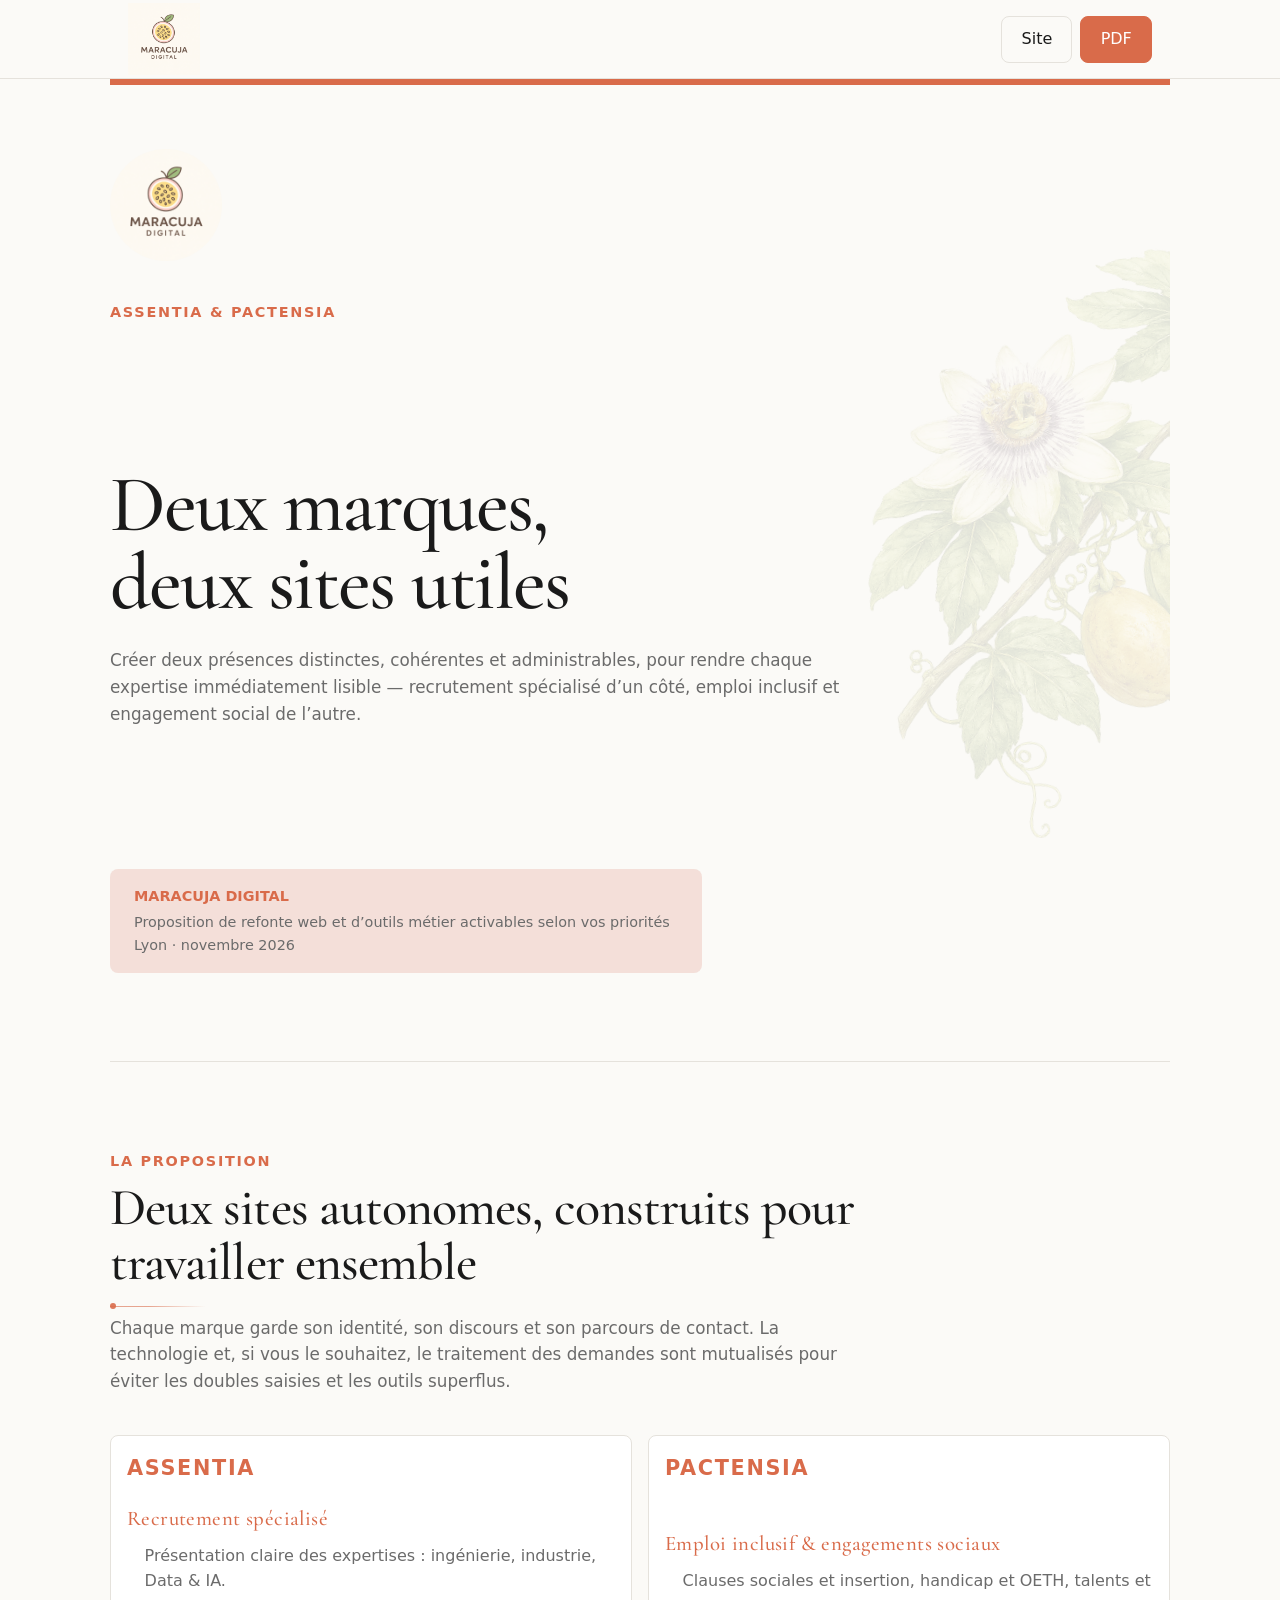
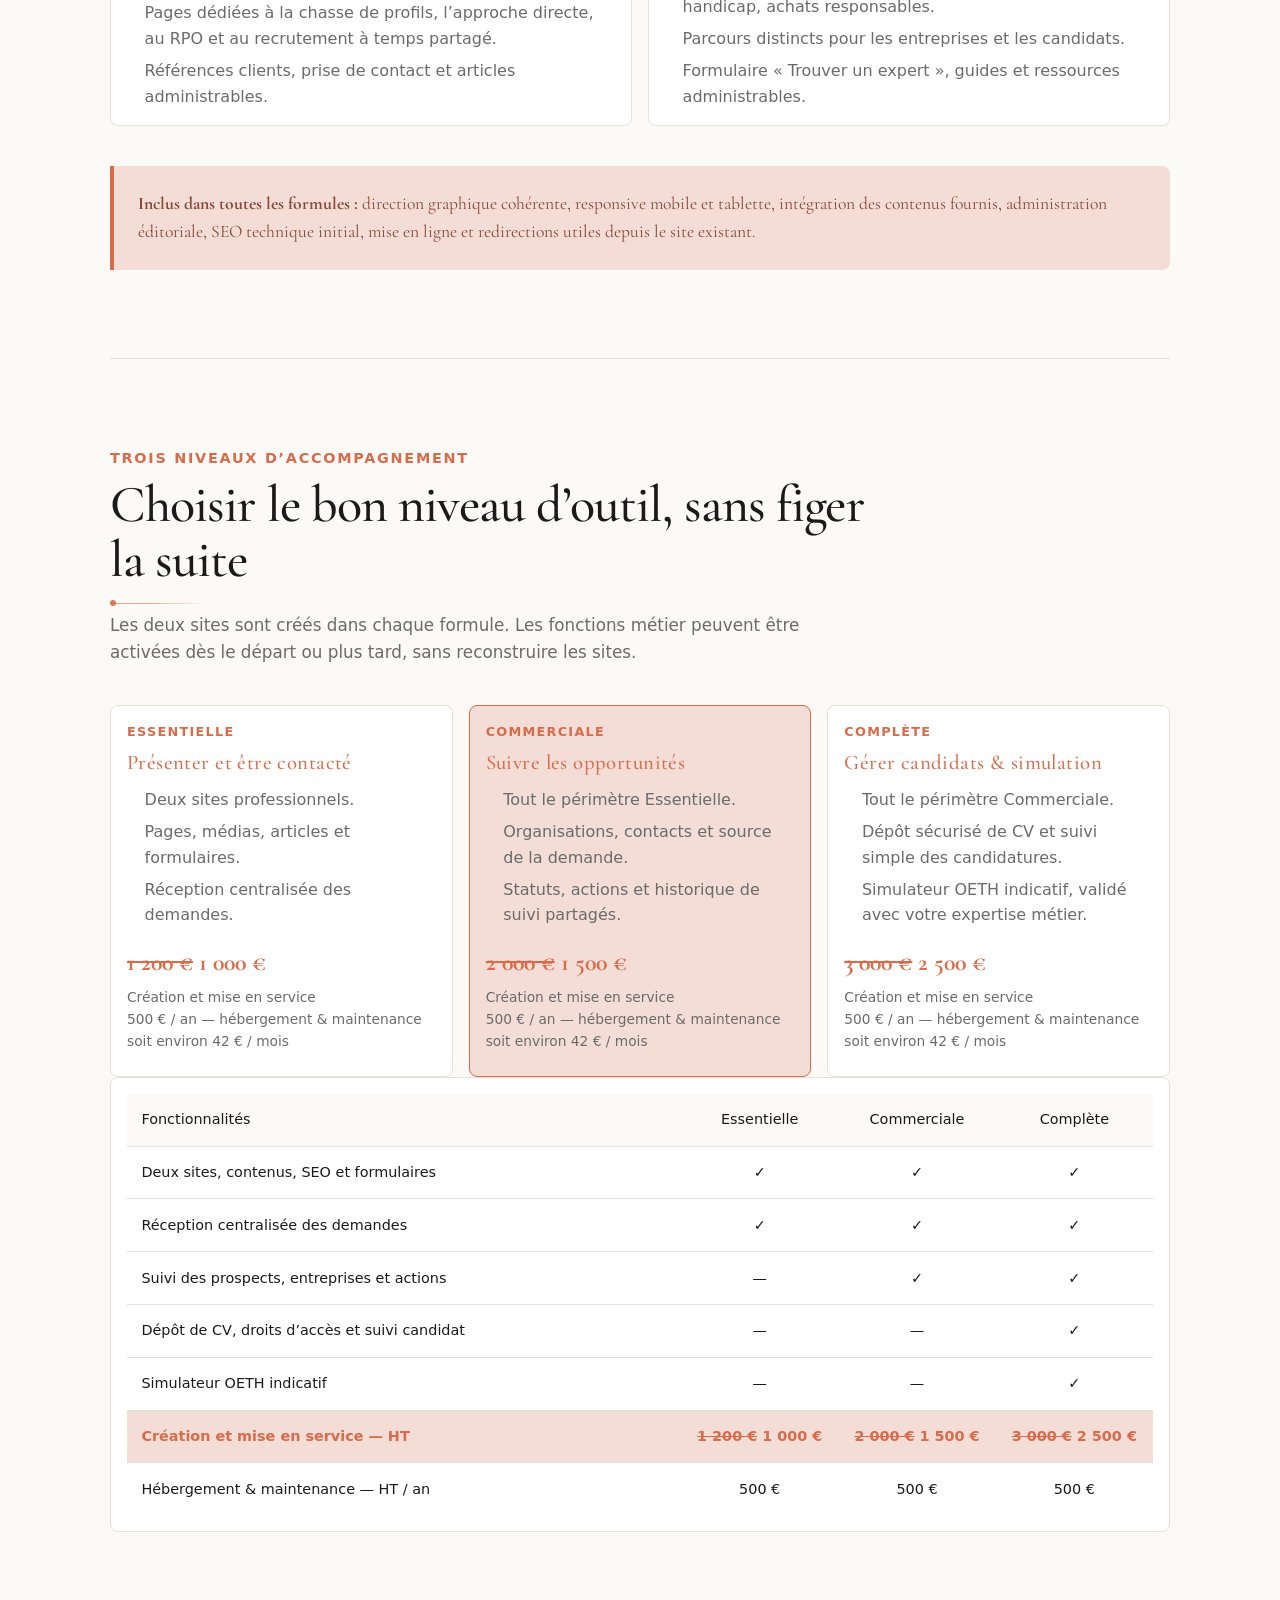
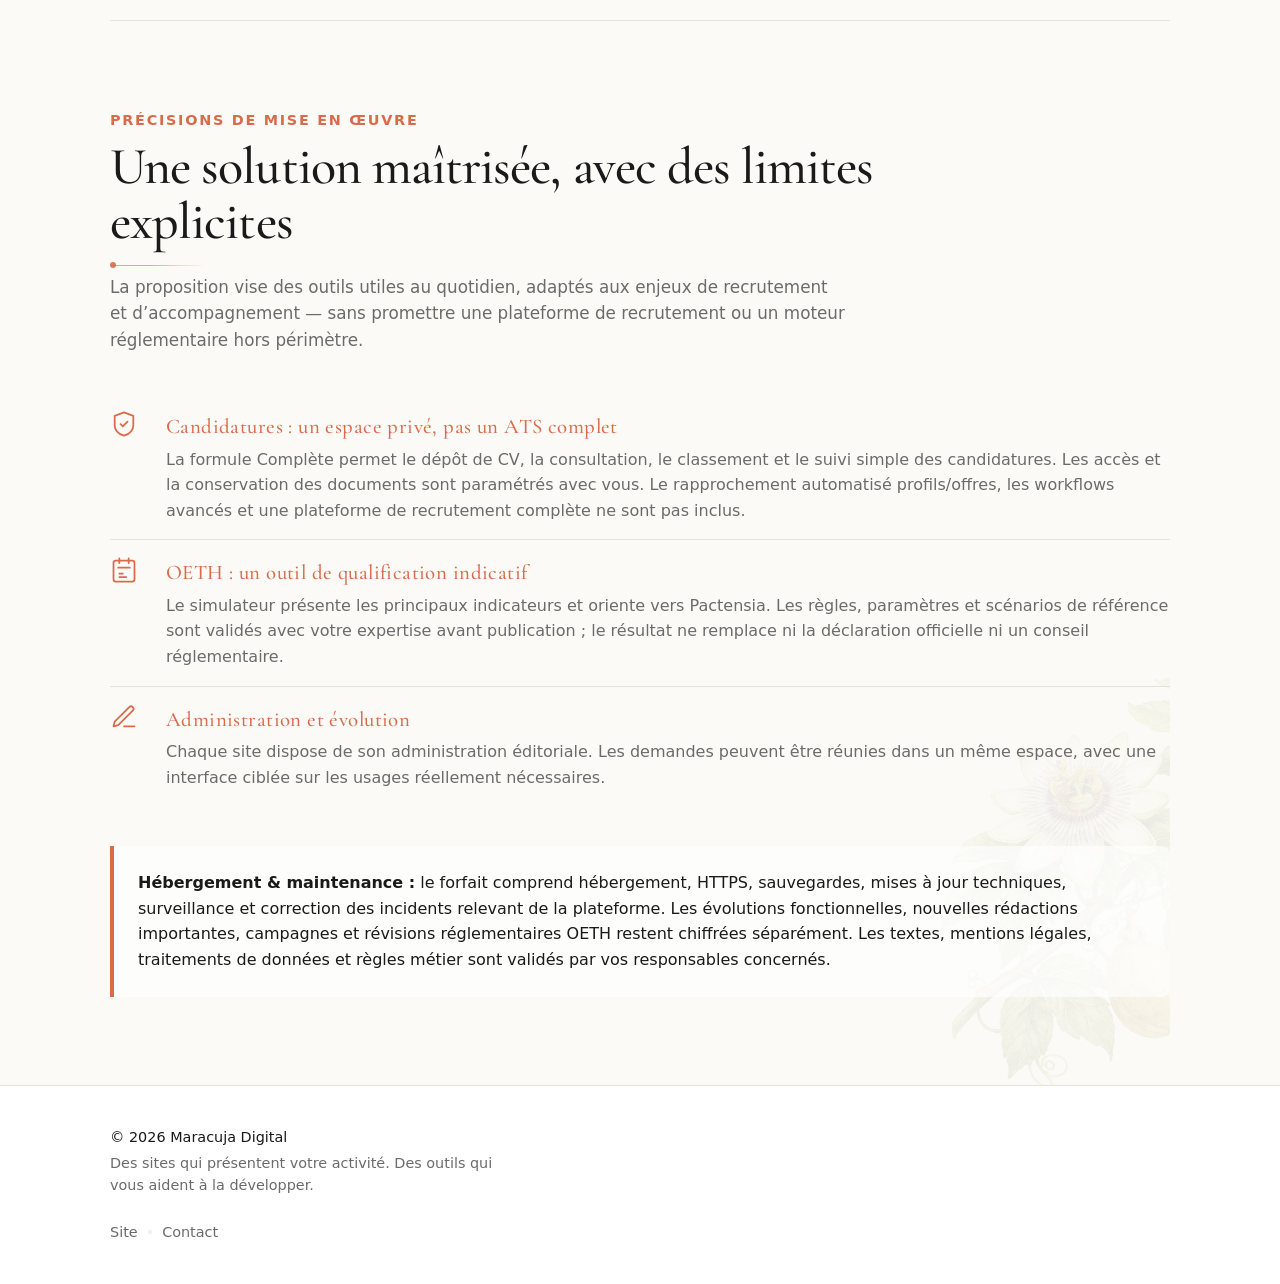
==== commit ce820e23: "feat: update Assentia Pactensia pricing" ====
--- a/public/proposition-assentia-pactensia/index.html
+++ b/public/proposition-assentia-pactensia/index.html
@@ -125,7 +125,7 @@
             <li>Pages, médias, articles et formulaires.</li>
             <li>Réception centralisée des demandes.</li>
           </ul>
-          <p class="offer-price">1&nbsp;000&nbsp;€<small>Création et mise en service<br>39&nbsp;€ / mois — hébergement &amp; maintenance</small></p>
+          <p class="offer-price"><s>1&nbsp;200&nbsp;€</s> 1&nbsp;000&nbsp;€<small>Création et mise en service<br>500&nbsp;€ / an — hébergement &amp; maintenance<br>soit environ 42&nbsp;€ / mois</small></p>
         </article>
         <article class="card offer-card offer-card--featured">
           <p class="offer-label">Commerciale</p>
@@ -135,7 +135,7 @@
             <li>Organisations, contacts et source de la demande.</li>
             <li>Statuts, actions et historique de suivi partagés.</li>
           </ul>
-          <p class="offer-price">1&nbsp;600&nbsp;€<small>Création et mise en service<br>49&nbsp;€ / mois — hébergement &amp; maintenance</small></p>
+          <p class="offer-price"><s>2&nbsp;000&nbsp;€</s> 1&nbsp;500&nbsp;€<small>Création et mise en service<br>500&nbsp;€ / an — hébergement &amp; maintenance<br>soit environ 42&nbsp;€ / mois</small></p>
         </article>
         <article class="card offer-card">
           <p class="offer-label">Complète</p>
@@ -145,7 +145,7 @@
             <li>Dépôt sécurisé de CV et suivi simple des candidatures.</li>
             <li>Simulateur OETH indicatif, validé avec votre expertise métier.</li>
           </ul>
-          <p class="offer-price">3&nbsp;900&nbsp;€<small>Création et mise en service<br>49&nbsp;€ / mois — hébergement &amp; maintenance</small></p>
+          <p class="offer-price"><s>3&nbsp;000&nbsp;€</s> 2&nbsp;500&nbsp;€<small>Création et mise en service<br>500&nbsp;€ / an — hébergement &amp; maintenance<br>soit environ 42&nbsp;€ / mois</small></p>
         </article>
       </section>
       <div class="comparison card" aria-label="Comparaison détaillée des formules">
@@ -157,7 +157,8 @@
             <tr><td>Suivi des prospects, entreprises et actions</td><td>—</td><td>✓</td><td>✓</td></tr>
             <tr><td>Dépôt de CV, droits d’accès et suivi candidat</td><td>—</td><td>—</td><td>✓</td></tr>
             <tr><td>Simulateur OETH indicatif</td><td>—</td><td>—</td><td>✓</td></tr>
-            <tr class="price-row"><td>Création et mise en service — HT</td><td>1&nbsp;000&nbsp;€</td><td>1&nbsp;600&nbsp;€</td><td>3&nbsp;900&nbsp;€</td></tr>
+            <tr class="price-row"><td>Création et mise en service — HT</td><td><s>1&nbsp;200&nbsp;€</s> 1&nbsp;000&nbsp;€</td><td><s>2&nbsp;000&nbsp;€</s> 1&nbsp;500&nbsp;€</td><td><s>3&nbsp;000&nbsp;€</s> 2&nbsp;500&nbsp;€</td></tr>
+            <tr><td>Hébergement &amp; maintenance — HT / an</td><td>500&nbsp;€</td><td>500&nbsp;€</td><td>500&nbsp;€</td></tr>
           </tbody>
         </table>
       </div>
@@ -182,7 +183,7 @@
         </article>
         <article class="content-row">
           <svg class="row-icon card-icon" aria-hidden="true" viewBox="0 0 24 24"><path d="M12 20h9"></path><path d="M16.5 3.5a2.1 2.1 0 0 1 3 3L7 19l-4 1 1-4Z"></path></svg>
-          <div><h3>Administration et évolution</h3><p>Chaque site dispose de son administration éditoriale. Les demandes peuvent être réunies dans un même espace. Les outils Maracuja et Cremona remplacent l’orientation WordPress/Elementor envisagée initialement, avec une interface ciblée sur les usages réellement nécessaires.</p></div>
+          <div><h3>Administration et évolution</h3><p>Chaque site dispose de son administration éditoriale. Les demandes peuvent être réunies dans un même espace, avec une interface ciblée sur les usages réellement nécessaires.</p></div>
         </article>
       </section>
       <aside class="closing-callout technical-note"><p><strong>Hébergement &amp; maintenance :</strong> le forfait comprend hébergement, HTTPS, sauvegardes, mises à jour techniques, surveillance et correction des incidents relevant de la plateforme. Les évolutions fonctionnelles, nouvelles rédactions importantes, campagnes et révisions réglementaires OETH restent chiffrées séparément. Les textes, mentions légales, traitements de données et règles métier sont validés par vos responsables concernés.</p></aside>
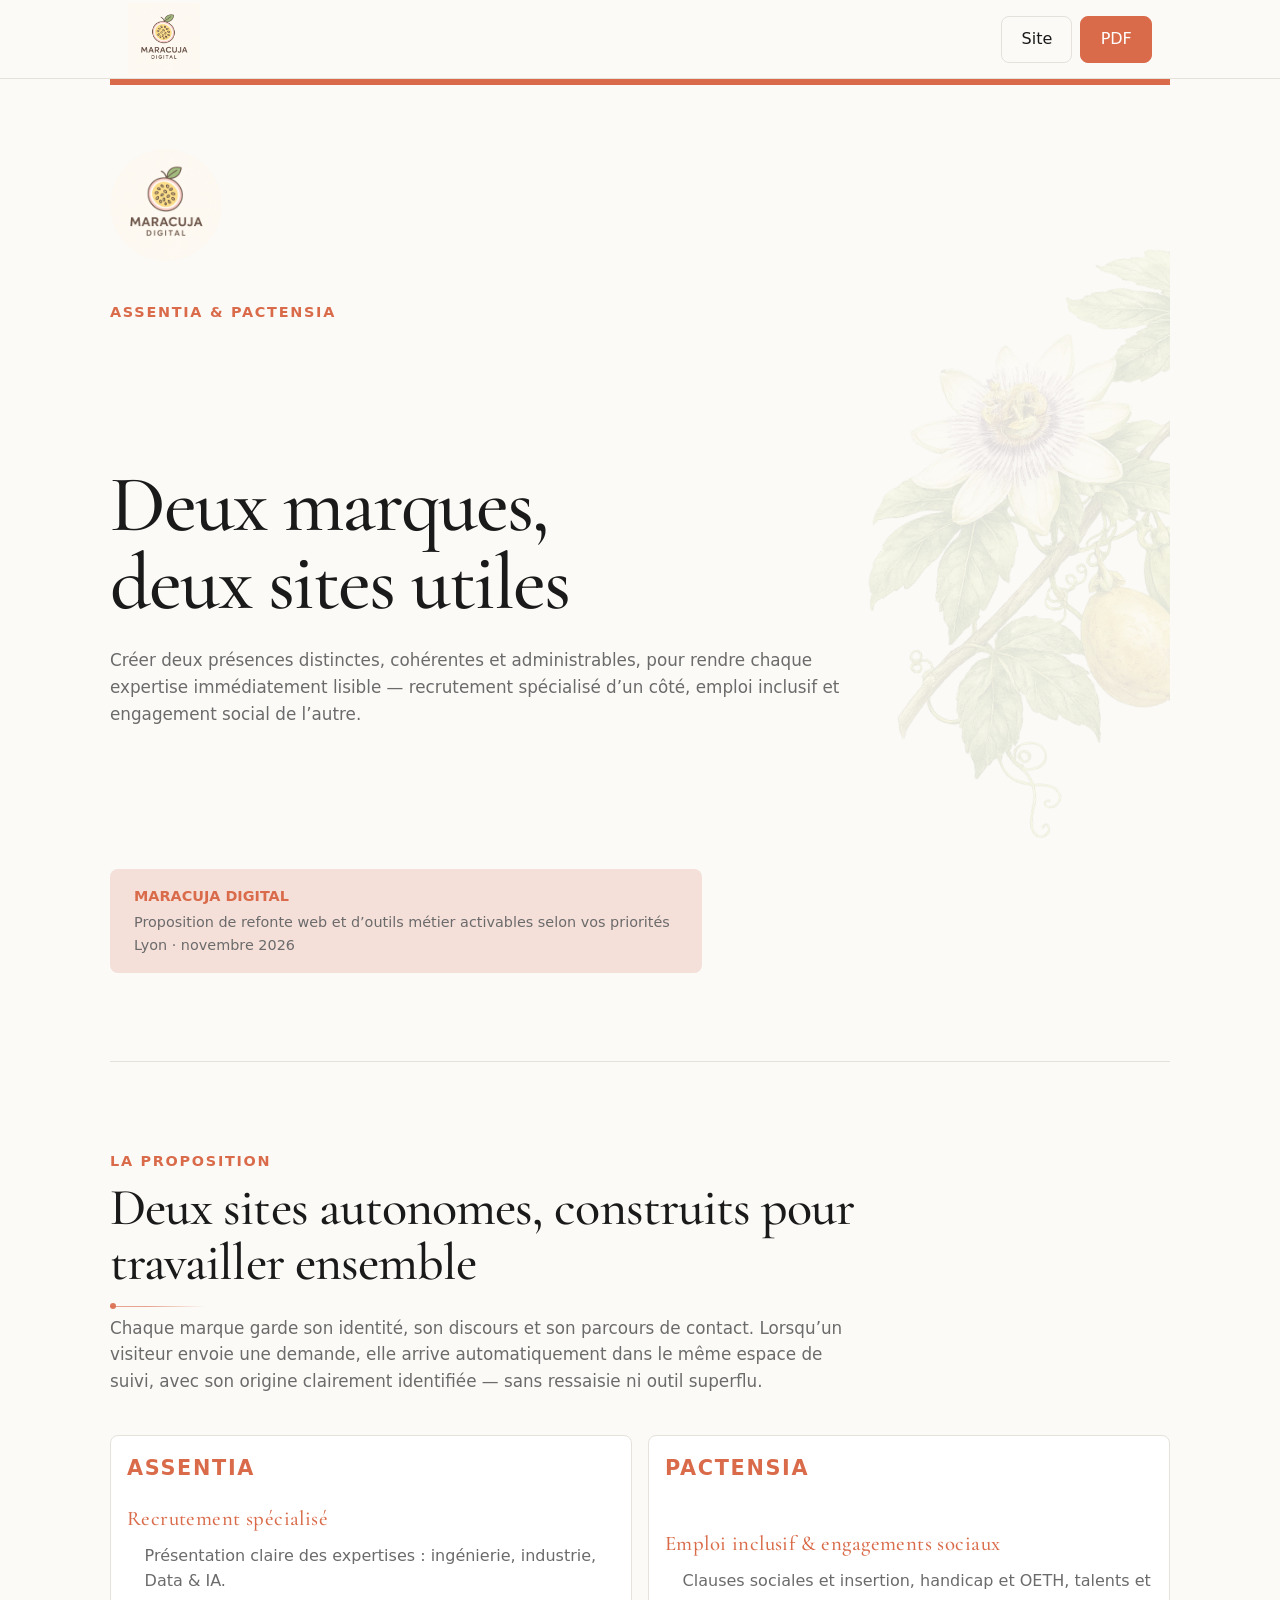
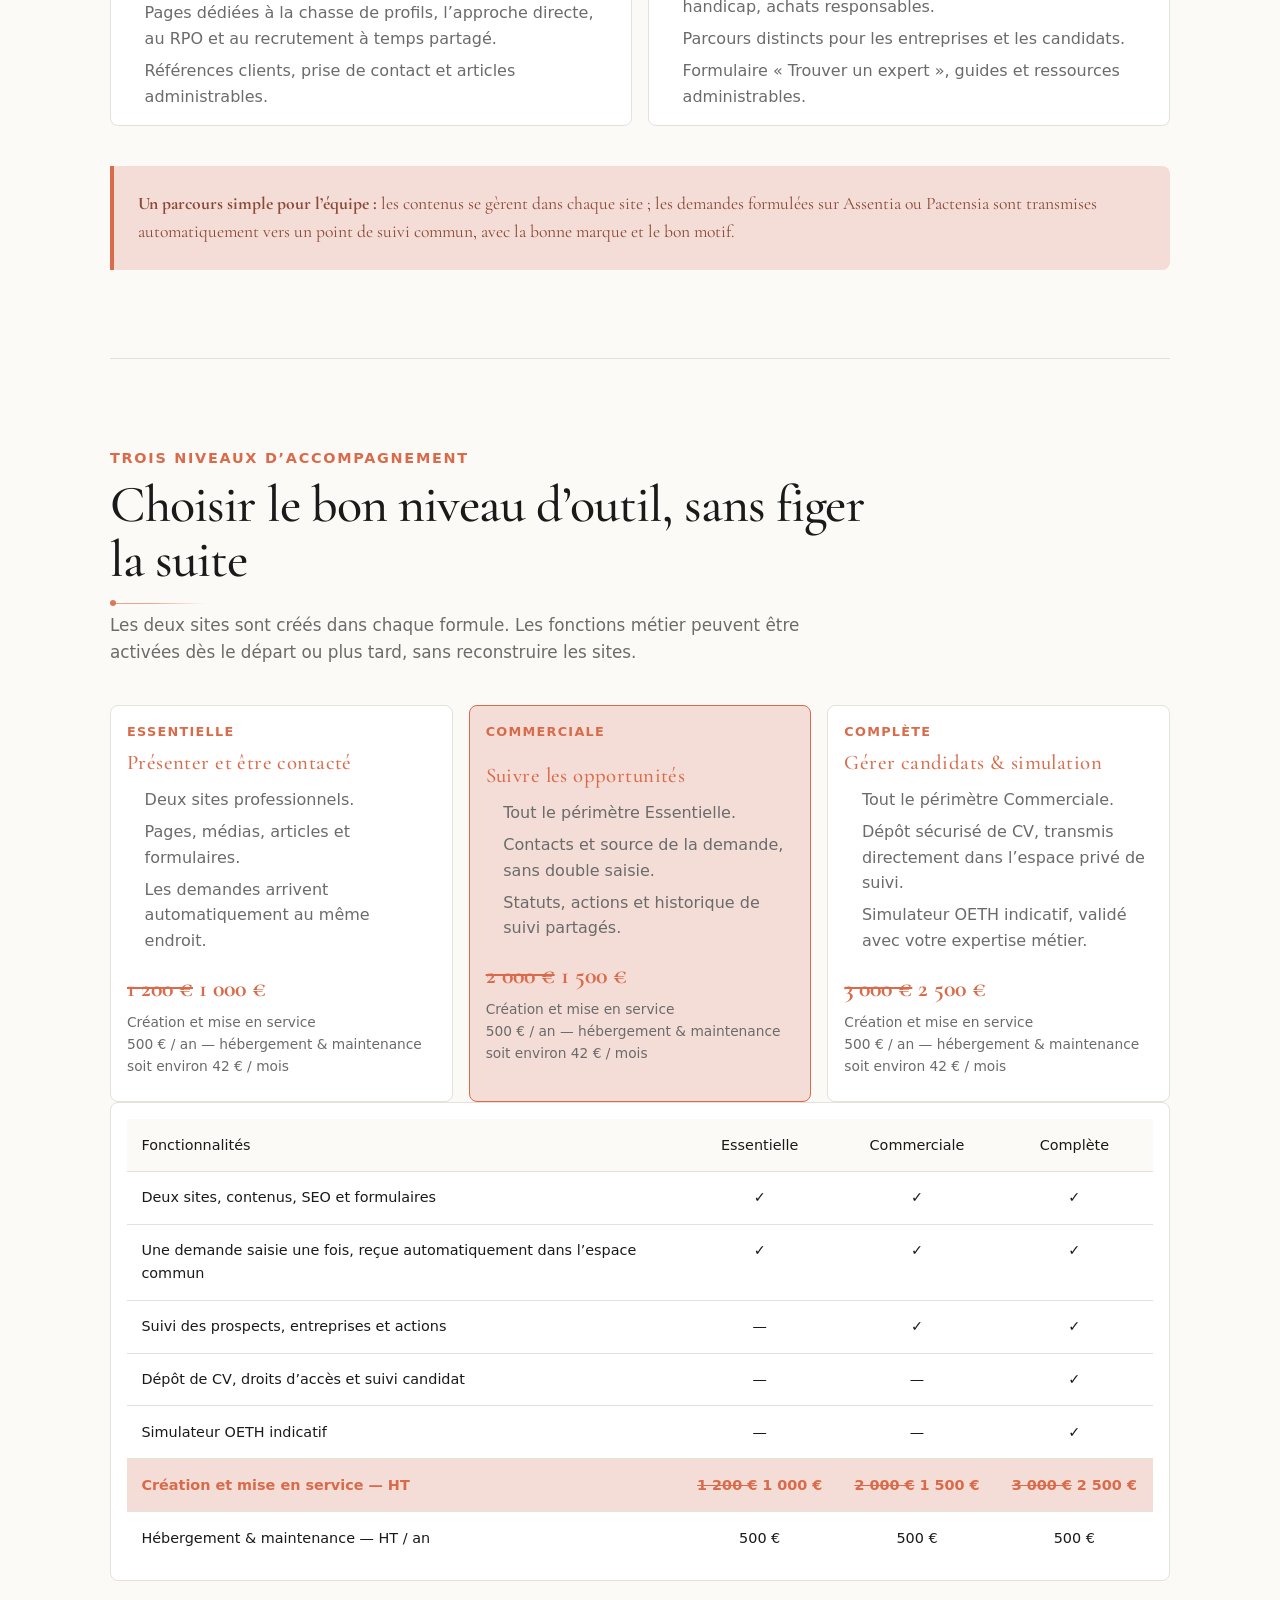
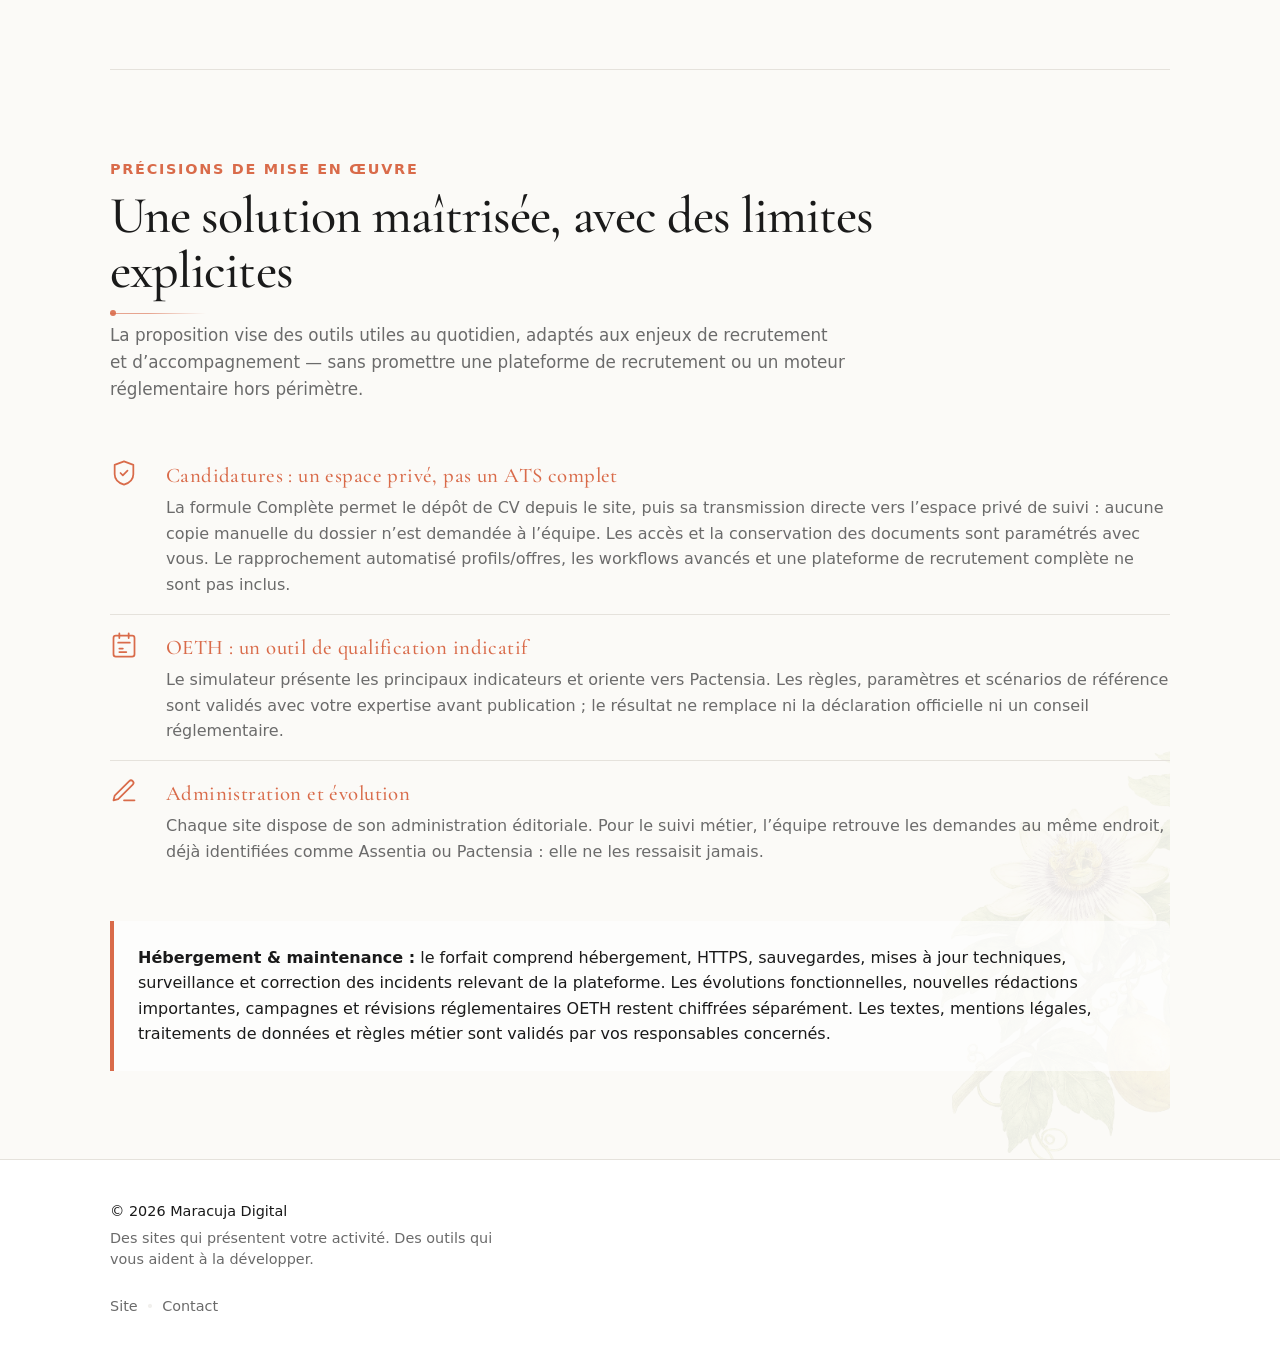
==== commit 51b036aa: "fix: clarify unified request handling in assentia proposal" ====
--- a/public/proposition-assentia-pactensia/index.html
+++ b/public/proposition-assentia-pactensia/index.html
@@ -84,7 +84,7 @@
       <header class="page-header">
         <p class="eyebrow">La proposition</p>
         <h2 id="page-2-title" class="page-title h2--moderne">Deux sites autonomes, construits pour travailler ensemble</h2>
-        <p class="page-intro">Chaque marque garde son identité, son discours et son parcours de contact. La technologie et, si vous le souhaitez, le traitement des demandes sont mutualisés pour éviter les doubles saisies et les outils superflus.</p>
+        <p class="page-intro">Chaque marque garde son identité, son discours et son parcours de contact. Lorsqu’un visiteur envoie une demande, elle arrive automatiquement dans le même espace de suivi, avec son origine clairement identifiée — sans ressaisie ni outil superflu.</p>
       </header>
       <section class="page-content grid grid--2 brand-grid" aria-label="Périmètre des deux sites">
         <article class="card">
@@ -106,7 +106,7 @@
           </ul>
         </article>
       </section>
-      <aside class="callout"><p><strong>Inclus dans toutes les formules :</strong> direction graphique cohérente, responsive mobile et tablette, intégration des contenus fournis, administration éditoriale, SEO technique initial, mise en ligne et redirections utiles depuis le site existant.</p></aside>
+      <aside class="callout"><p><strong>Un parcours simple pour l’équipe :</strong> les contenus se gèrent dans chaque site ; les demandes formulées sur Assentia ou Pactensia sont transmises automatiquement vers un point de suivi commun, avec la bonne marque et le bon motif.</p></aside>
       <footer class="page-footer"><span>Maracuja Digital</span><span>2</span></footer>
     </section>
 
@@ -123,7 +123,7 @@
           <ul>
             <li>Deux sites professionnels.</li>
             <li>Pages, médias, articles et formulaires.</li>
-            <li>Réception centralisée des demandes.</li>
+            <li>Les demandes arrivent automatiquement au même endroit.</li>
           </ul>
           <p class="offer-price"><s>1&nbsp;200&nbsp;€</s> 1&nbsp;000&nbsp;€<small>Création et mise en service<br>500&nbsp;€ / an — hébergement &amp; maintenance<br>soit environ 42&nbsp;€ / mois</small></p>
         </article>
@@ -132,7 +132,7 @@
           <h3>Suivre les opportunités</h3>
           <ul>
             <li>Tout le périmètre Essentielle.</li>
-            <li>Organisations, contacts et source de la demande.</li>
+            <li>Contacts et source de la demande, sans double saisie.</li>
             <li>Statuts, actions et historique de suivi partagés.</li>
           </ul>
           <p class="offer-price"><s>2&nbsp;000&nbsp;€</s> 1&nbsp;500&nbsp;€<small>Création et mise en service<br>500&nbsp;€ / an — hébergement &amp; maintenance<br>soit environ 42&nbsp;€ / mois</small></p>
@@ -142,7 +142,7 @@
           <h3>Gérer candidats &amp; simulation</h3>
           <ul>
             <li>Tout le périmètre Commerciale.</li>
-            <li>Dépôt sécurisé de CV et suivi simple des candidatures.</li>
+            <li>Dépôt sécurisé de CV, transmis directement dans l’espace privé de suivi.</li>
             <li>Simulateur OETH indicatif, validé avec votre expertise métier.</li>
           </ul>
           <p class="offer-price"><s>3&nbsp;000&nbsp;€</s> 2&nbsp;500&nbsp;€<small>Création et mise en service<br>500&nbsp;€ / an — hébergement &amp; maintenance<br>soit environ 42&nbsp;€ / mois</small></p>
@@ -153,7 +153,7 @@
           <thead><tr><th>Fonctionnalités</th><th>Essentielle</th><th>Commerciale</th><th>Complète</th></tr></thead>
           <tbody>
             <tr><td>Deux sites, contenus, SEO et formulaires</td><td>✓</td><td>✓</td><td>✓</td></tr>
-            <tr><td>Réception centralisée des demandes</td><td>✓</td><td>✓</td><td>✓</td></tr>
+            <tr><td>Une demande saisie une fois, reçue automatiquement dans l’espace commun</td><td>✓</td><td>✓</td><td>✓</td></tr>
             <tr><td>Suivi des prospects, entreprises et actions</td><td>—</td><td>✓</td><td>✓</td></tr>
             <tr><td>Dépôt de CV, droits d’accès et suivi candidat</td><td>—</td><td>—</td><td>✓</td></tr>
             <tr><td>Simulateur OETH indicatif</td><td>—</td><td>—</td><td>✓</td></tr>
@@ -175,7 +175,7 @@
       <section class="page-content details-list" aria-label="Cadre des fonctionnalités avancées">
         <article class="content-row">
           <svg class="row-icon card-icon" aria-hidden="true" viewBox="0 0 24 24"><path d="M20 13c0 5-3.5 7.5-8 9-4.5-1.5-8-4-8-9V5l8-3 8 3Z"></path><path d="m9 12 2 2 4-4"></path></svg>
-          <div><h3>Candidatures : un espace privé, pas un ATS complet</h3><p>La formule Complète permet le dépôt de CV, la consultation, le classement et le suivi simple des candidatures. Les accès et la conservation des documents sont paramétrés avec vous. Le rapprochement automatisé profils/offres, les workflows avancés et une plateforme de recrutement complète ne sont pas inclus.</p></div>
+          <div><h3>Candidatures : un espace privé, pas un ATS complet</h3><p>La formule Complète permet le dépôt de CV depuis le site, puis sa transmission directe vers l’espace privé de suivi : aucune copie manuelle du dossier n’est demandée à l’équipe. Les accès et la conservation des documents sont paramétrés avec vous. Le rapprochement automatisé profils/offres, les workflows avancés et une plateforme de recrutement complète ne sont pas inclus.</p></div>
         </article>
         <article class="content-row">
           <svg class="row-icon card-icon" aria-hidden="true" viewBox="0 0 24 24"><rect x="3" y="4" width="18" height="18" rx="2"></rect><path d="M8 2v4M16 2v4M7 10h10M8 15h3M8 18h6"></path></svg>
@@ -183,7 +183,7 @@
         </article>
         <article class="content-row">
           <svg class="row-icon card-icon" aria-hidden="true" viewBox="0 0 24 24"><path d="M12 20h9"></path><path d="M16.5 3.5a2.1 2.1 0 0 1 3 3L7 19l-4 1 1-4Z"></path></svg>
-          <div><h3>Administration et évolution</h3><p>Chaque site dispose de son administration éditoriale. Les demandes peuvent être réunies dans un même espace, avec une interface ciblée sur les usages réellement nécessaires.</p></div>
+          <div><h3>Administration et évolution</h3><p>Chaque site dispose de son administration éditoriale. Pour le suivi métier, l’équipe retrouve les demandes au même endroit, déjà identifiées comme Assentia ou Pactensia : elle ne les ressaisit jamais.</p></div>
         </article>
       </section>
       <aside class="closing-callout technical-note"><p><strong>Hébergement &amp; maintenance :</strong> le forfait comprend hébergement, HTTPS, sauvegardes, mises à jour techniques, surveillance et correction des incidents relevant de la plateforme. Les évolutions fonctionnelles, nouvelles rédactions importantes, campagnes et révisions réglementaires OETH restent chiffrées séparément. Les textes, mentions légales, traitements de données et règles métier sont validés par vos responsables concernés.</p></aside>
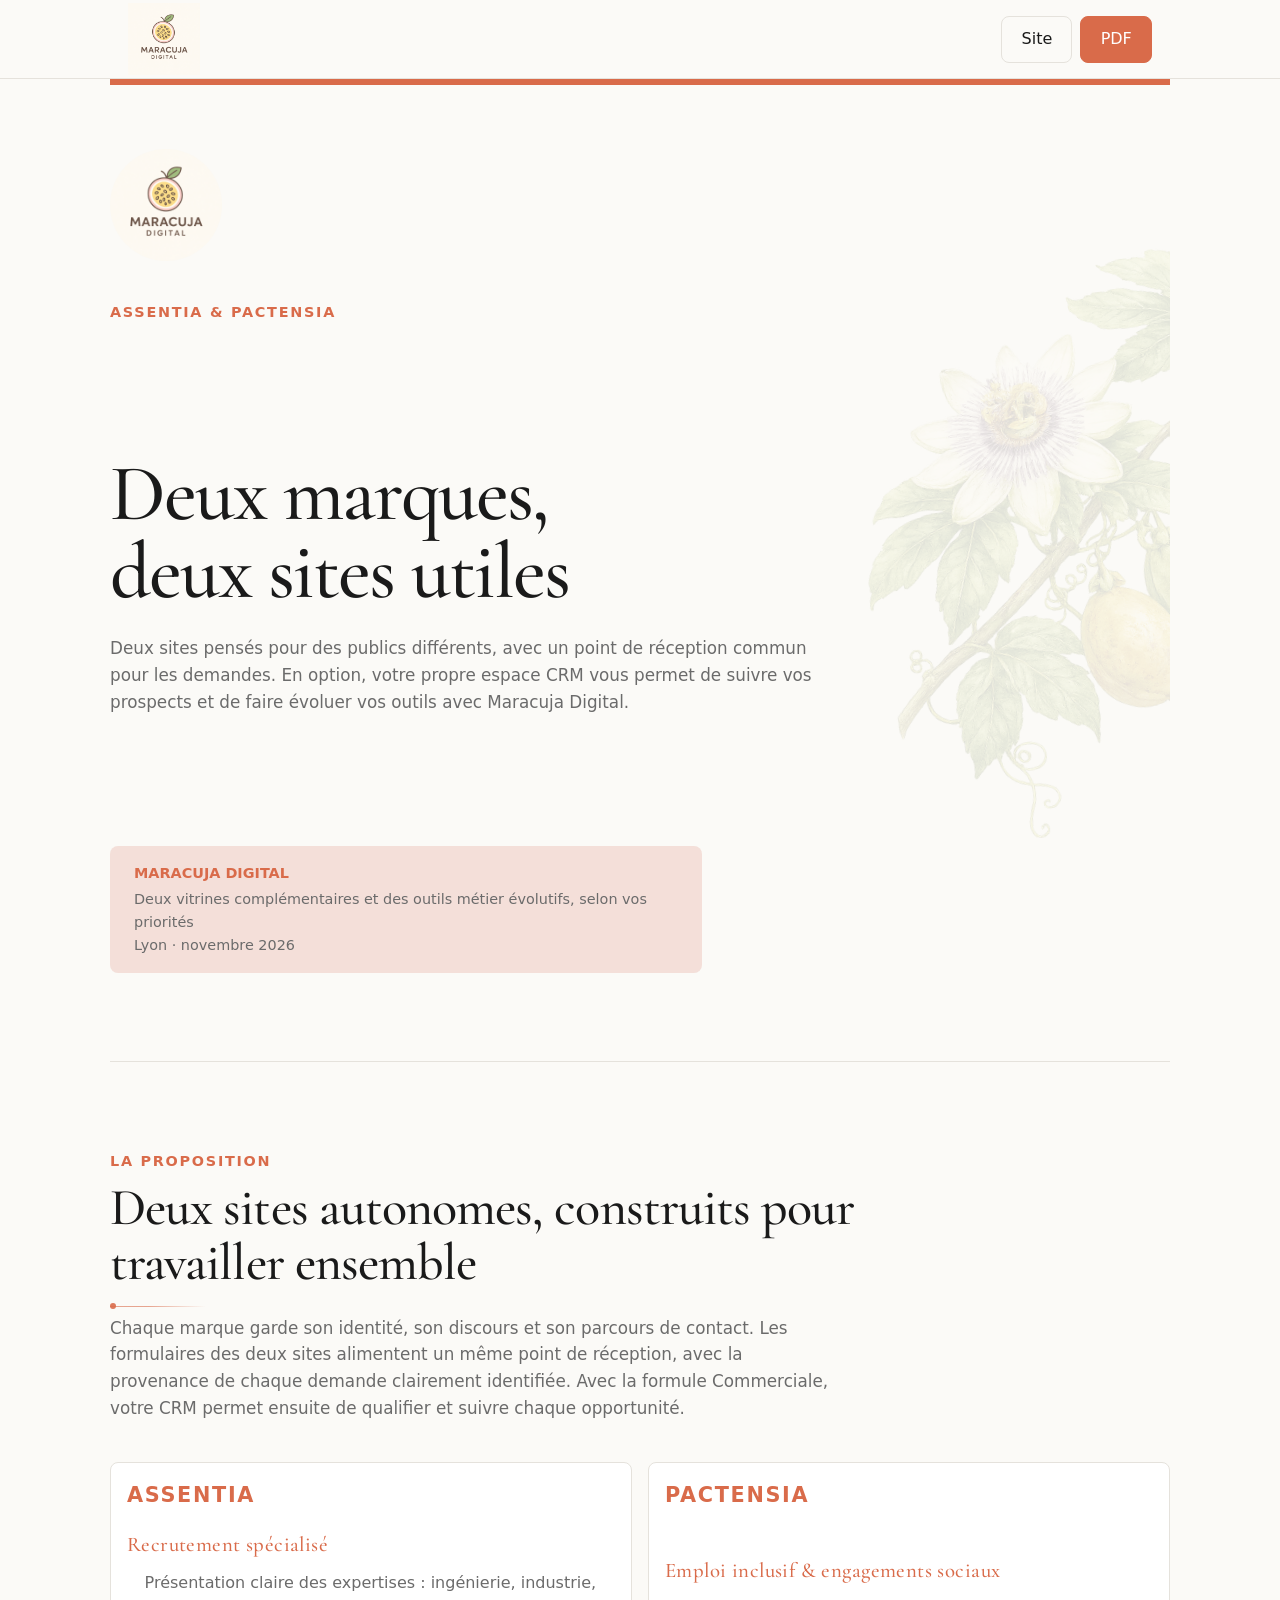
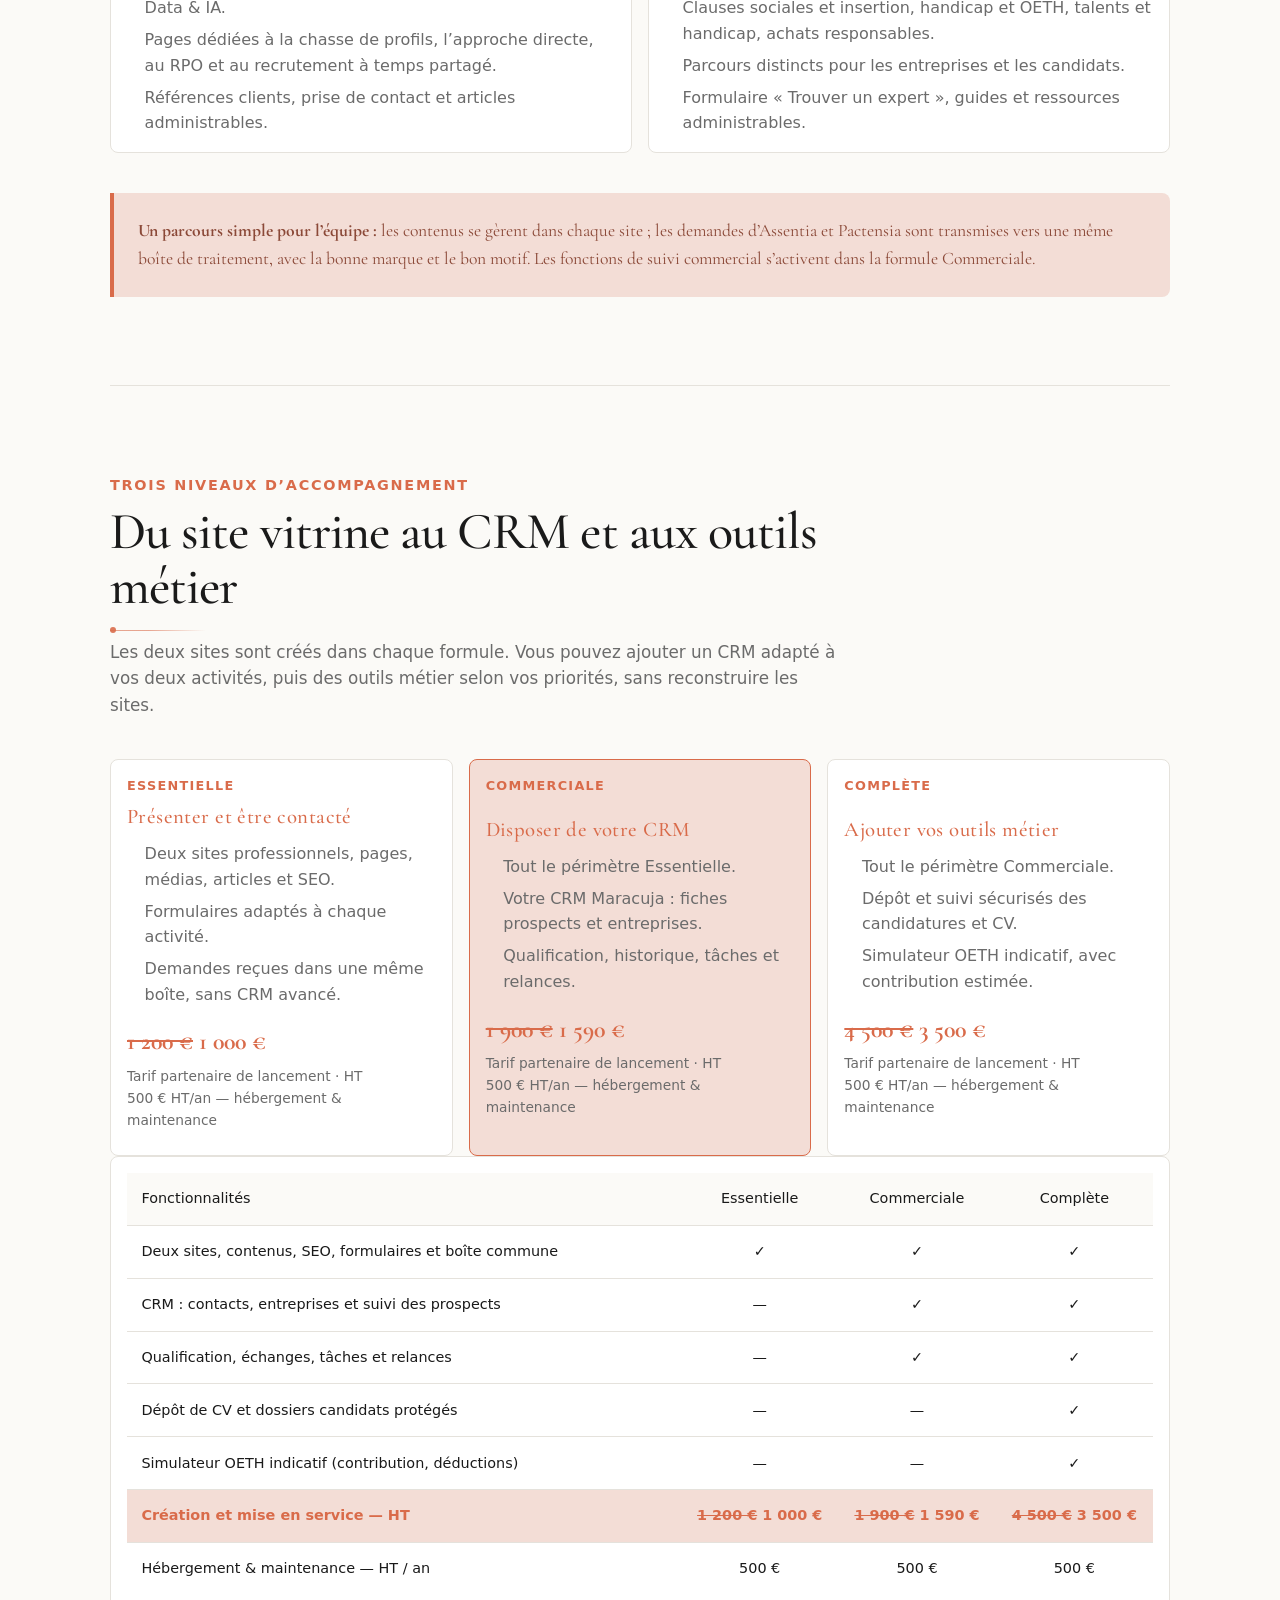
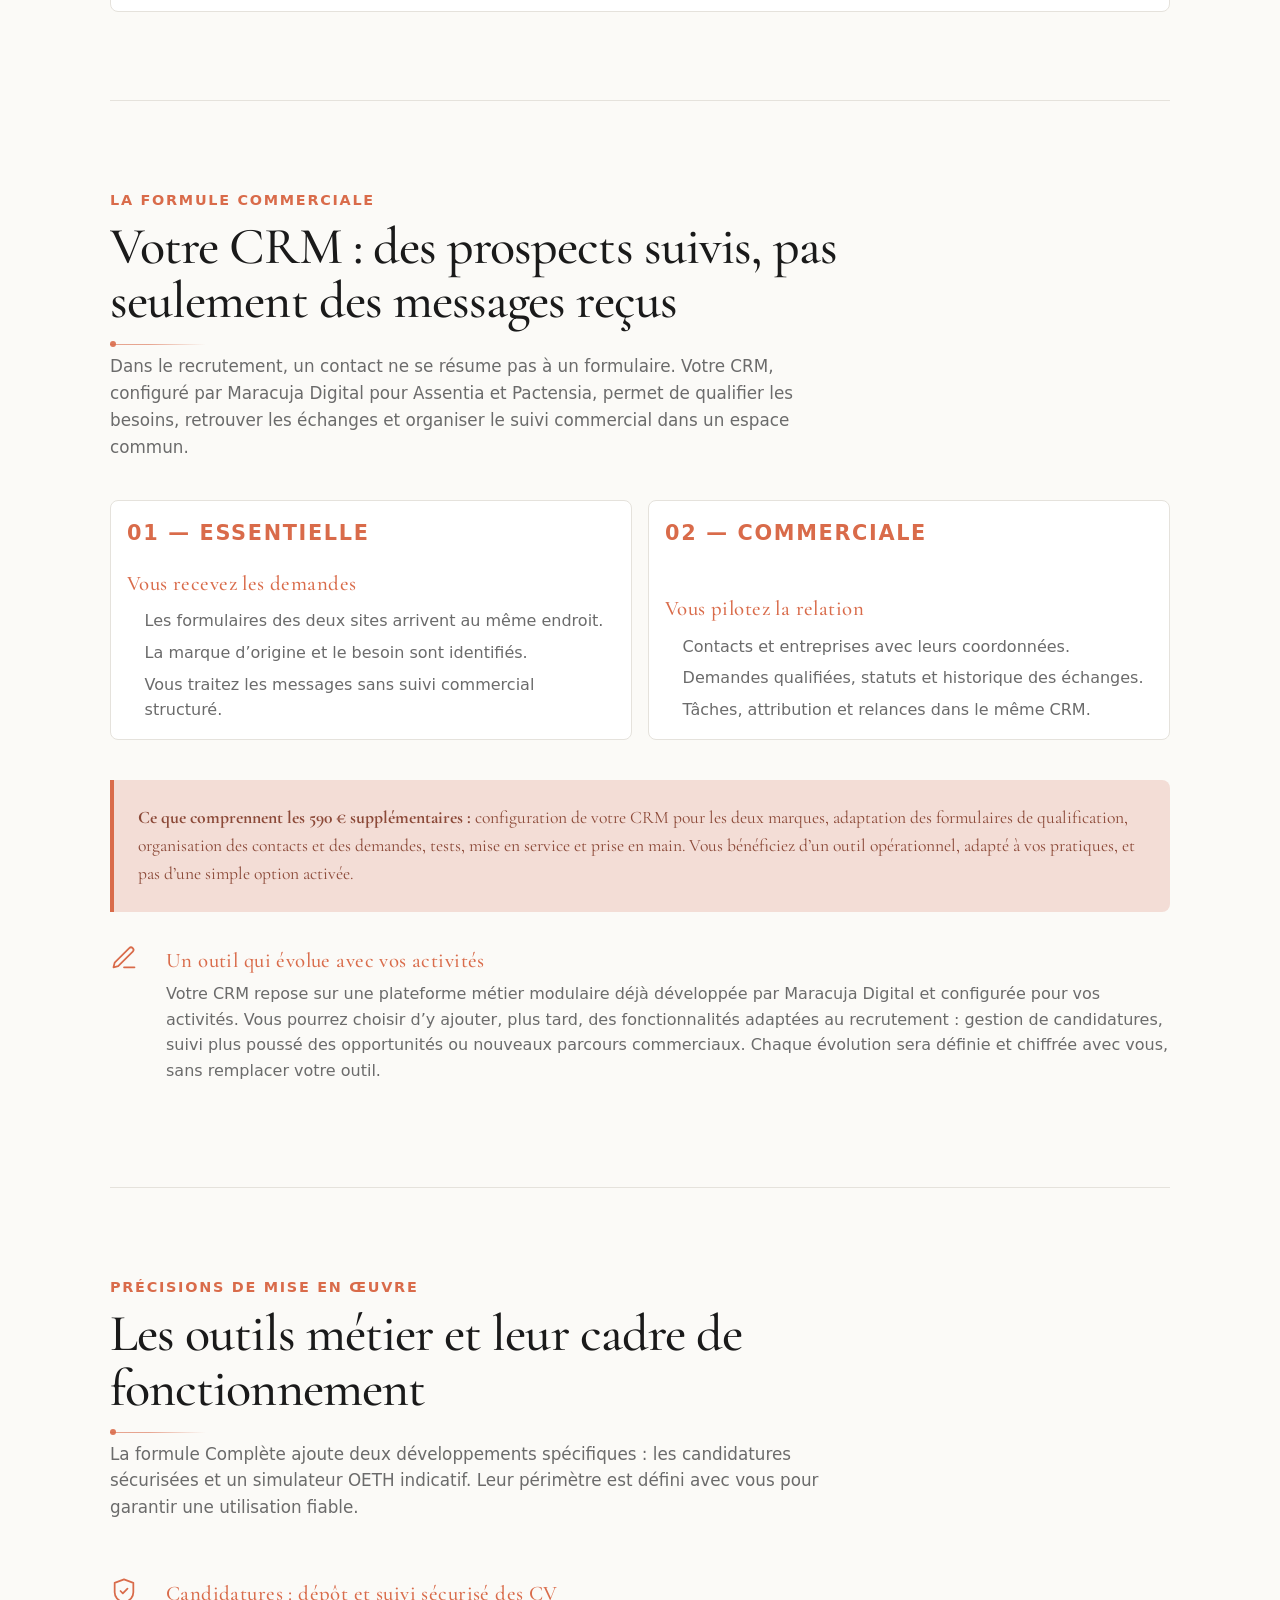
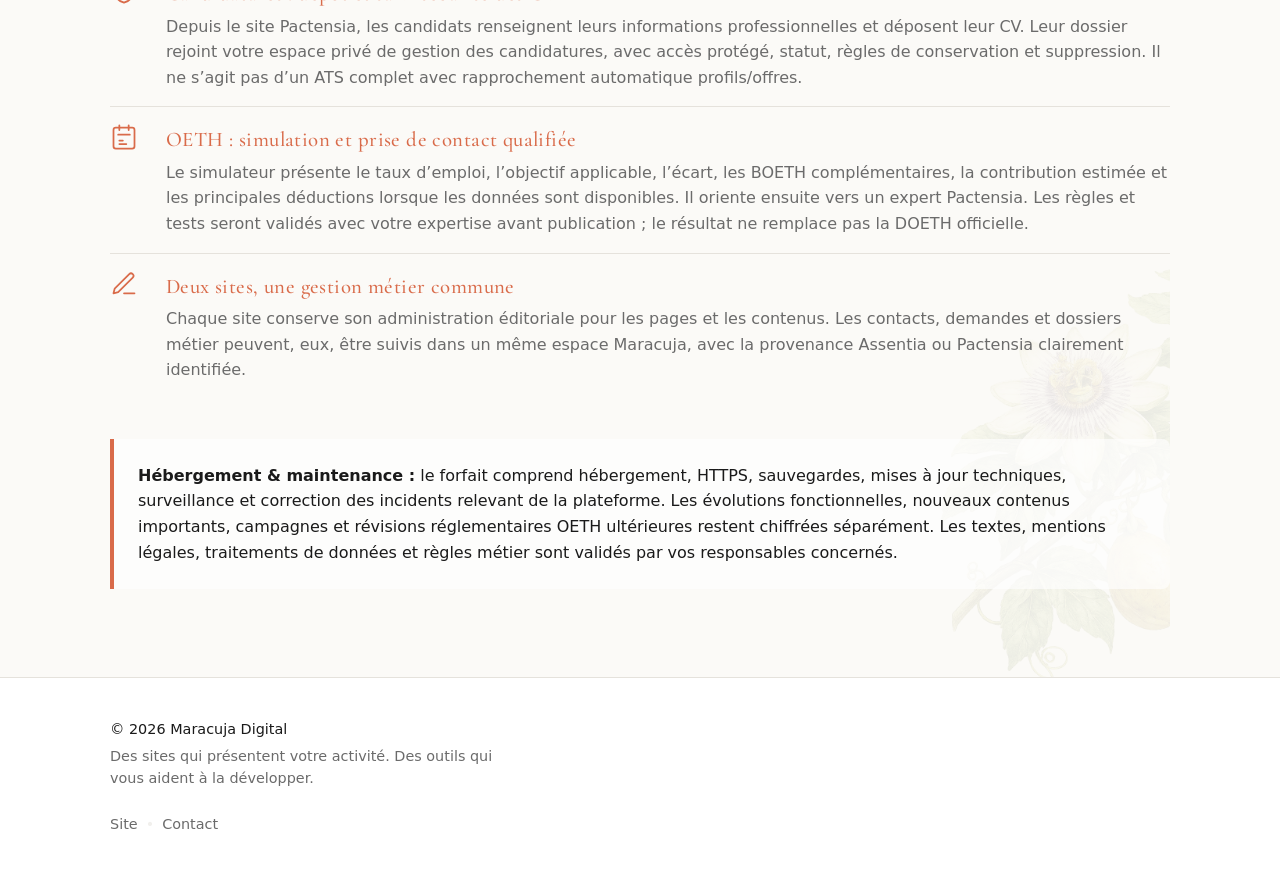
==== commit 1069b6c2: "feat: refine assentia pactensia proposal tiers" ====
--- a/public/proposition-assentia-pactensia/index.html
+++ b/public/proposition-assentia-pactensia/index.html
@@ -1,3 +1,4 @@
+
 <!doctype html>
 <html lang="fr">
 <head>
@@ -71,11 +72,11 @@
       </header>
       <div class="cover-content">
         <h1 id="page-1-title">Deux marques,<br>deux sites utiles</h1>
-        <p class="lead">Créer deux présences distinctes, cohérentes et administrables, pour rendre chaque expertise immédiatement lisible — recrutement spécialisé d’un côté, emploi inclusif et engagement social de l’autre.</p>
+        <p class="lead">Deux sites pensés pour des publics différents, avec un point de réception commun pour les demandes. En option, votre propre espace CRM vous permet de suivre vos prospects et de faire évoluer vos outils avec Maracuja Digital.</p>
       </div>
       <footer class="cover-footer">
         <p class="brand-name">Maracuja Digital</p>
-        <p>Proposition de refonte web et d’outils métier activables selon vos priorités</p>
+        <p>Deux vitrines complémentaires et des outils métier évolutifs, selon vos priorités</p>
         <p>Lyon · novembre 2026</p>
       </footer>
     </section>
@@ -84,7 +85,7 @@
       <header class="page-header">
         <p class="eyebrow">La proposition</p>
         <h2 id="page-2-title" class="page-title h2--moderne">Deux sites autonomes, construits pour travailler ensemble</h2>
-        <p class="page-intro">Chaque marque garde son identité, son discours et son parcours de contact. Lorsqu’un visiteur envoie une demande, elle arrive automatiquement dans le même espace de suivi, avec son origine clairement identifiée — sans ressaisie ni outil superflu.</p>
+        <p class="page-intro">Chaque marque garde son identité, son discours et son parcours de contact. Les formulaires des deux sites alimentent un même point de réception, avec la provenance de chaque demande clairement identifiée. Avec la formule Commerciale, votre CRM permet ensuite de qualifier et suivre chaque opportunité.</p>
       </header>
       <section class="page-content grid grid--2 brand-grid" aria-label="Périmètre des deux sites">
         <article class="card">
@@ -106,58 +107,58 @@
           </ul>
         </article>
       </section>
-      <aside class="callout"><p><strong>Un parcours simple pour l’équipe :</strong> les contenus se gèrent dans chaque site ; les demandes formulées sur Assentia ou Pactensia sont transmises automatiquement vers un point de suivi commun, avec la bonne marque et le bon motif.</p></aside>
+      <aside class="callout"><p><strong>Un parcours simple pour l’équipe :</strong> les contenus se gèrent dans chaque site ; les demandes d’Assentia et Pactensia sont transmises vers une même boîte de traitement, avec la bonne marque et le bon motif. Les fonctions de suivi commercial s’activent dans la formule Commerciale.</p></aside>
       <footer class="page-footer"><span>Maracuja Digital</span><span>2</span></footer>
     </section>
 
     <section class="document-page document-page--dense" aria-labelledby="page-3-title">
       <header class="page-header">
         <p class="eyebrow">Trois niveaux d’accompagnement</p>
-        <h2 id="page-3-title" class="page-title h2--moderne">Choisir le bon niveau d’outil, sans figer la suite</h2>
-        <p class="page-intro">Les deux sites sont créés dans chaque formule. Les fonctions métier peuvent être activées dès le départ ou plus tard, sans reconstruire les sites.</p>
+        <h2 id="page-3-title" class="page-title h2--moderne">Du site vitrine au CRM et aux outils métier</h2>
+        <p class="page-intro">Les deux sites sont créés dans chaque formule. Vous pouvez ajouter un CRM adapté à vos deux activités, puis des outils métier selon vos priorités, sans reconstruire les sites.</p>
       </header>
       <section class="page-content grid grid--3 offer-grid" aria-label="Formules proposées">
         <article class="card offer-card">
           <p class="offer-label">Essentielle</p>
           <h3>Présenter et être contacté</h3>
           <ul>
-            <li>Deux sites professionnels.</li>
-            <li>Pages, médias, articles et formulaires.</li>
-            <li>Les demandes arrivent automatiquement au même endroit.</li>
-          </ul>
-          <p class="offer-price"><s>1&nbsp;200&nbsp;€</s> 1&nbsp;000&nbsp;€<small>Création et mise en service<br>500&nbsp;€ / an — hébergement &amp; maintenance<br>soit environ 42&nbsp;€ / mois</small></p>
+            <li>Deux sites professionnels, pages, médias, articles et SEO.</li>
+            <li>Formulaires adaptés à chaque activité.</li>
+            <li>Demandes reçues dans une même boîte, sans CRM avancé.</li>
+          </ul>
+          <p class="offer-price"><s>1&nbsp;200&nbsp;€</s> 1&nbsp;000&nbsp;€<small>Tarif partenaire de lancement · HT<br>500&nbsp;€ HT/an — hébergement &amp; maintenance</small></p>
         </article>
         <article class="card offer-card offer-card--featured">
           <p class="offer-label">Commerciale</p>
-          <h3>Suivre les opportunités</h3>
+          <h3>Disposer de votre CRM</h3>
           <ul>
             <li>Tout le périmètre Essentielle.</li>
-            <li>Contacts et source de la demande, sans double saisie.</li>
-            <li>Statuts, actions et historique de suivi partagés.</li>
-          </ul>
-          <p class="offer-price"><s>2&nbsp;000&nbsp;€</s> 1&nbsp;500&nbsp;€<small>Création et mise en service<br>500&nbsp;€ / an — hébergement &amp; maintenance<br>soit environ 42&nbsp;€ / mois</small></p>
+            <li>Votre CRM Maracuja : fiches prospects et entreprises.</li>
+            <li>Qualification, historique, tâches et relances.</li>
+          </ul>
+          <p class="offer-price"><s>1&nbsp;900&nbsp;€</s> 1&nbsp;590&nbsp;€<small>Tarif partenaire de lancement · HT<br>500&nbsp;€ HT/an — hébergement &amp; maintenance</small></p>
         </article>
         <article class="card offer-card">
           <p class="offer-label">Complète</p>
-          <h3>Gérer candidats &amp; simulation</h3>
+          <h3>Ajouter vos outils métier</h3>
           <ul>
             <li>Tout le périmètre Commerciale.</li>
-            <li>Dépôt sécurisé de CV, transmis directement dans l’espace privé de suivi.</li>
-            <li>Simulateur OETH indicatif, validé avec votre expertise métier.</li>
-          </ul>
-          <p class="offer-price"><s>3&nbsp;000&nbsp;€</s> 2&nbsp;500&nbsp;€<small>Création et mise en service<br>500&nbsp;€ / an — hébergement &amp; maintenance<br>soit environ 42&nbsp;€ / mois</small></p>
+            <li>Dépôt et suivi sécurisés des candidatures et CV.</li>
+            <li>Simulateur OETH indicatif, avec contribution estimée.</li>
+          </ul>
+          <p class="offer-price"><s>4&nbsp;500&nbsp;€</s> 3&nbsp;500&nbsp;€<small>Tarif partenaire de lancement · HT<br>500&nbsp;€ HT/an — hébergement &amp; maintenance</small></p>
         </article>
       </section>
       <div class="comparison card" aria-label="Comparaison détaillée des formules">
         <table>
           <thead><tr><th>Fonctionnalités</th><th>Essentielle</th><th>Commerciale</th><th>Complète</th></tr></thead>
           <tbody>
-            <tr><td>Deux sites, contenus, SEO et formulaires</td><td>✓</td><td>✓</td><td>✓</td></tr>
-            <tr><td>Une demande saisie une fois, reçue automatiquement dans l’espace commun</td><td>✓</td><td>✓</td><td>✓</td></tr>
-            <tr><td>Suivi des prospects, entreprises et actions</td><td>—</td><td>✓</td><td>✓</td></tr>
-            <tr><td>Dépôt de CV, droits d’accès et suivi candidat</td><td>—</td><td>—</td><td>✓</td></tr>
-            <tr><td>Simulateur OETH indicatif</td><td>—</td><td>—</td><td>✓</td></tr>
-            <tr class="price-row"><td>Création et mise en service — HT</td><td><s>1&nbsp;200&nbsp;€</s> 1&nbsp;000&nbsp;€</td><td><s>2&nbsp;000&nbsp;€</s> 1&nbsp;500&nbsp;€</td><td><s>3&nbsp;000&nbsp;€</s> 2&nbsp;500&nbsp;€</td></tr>
+            <tr><td>Deux sites, contenus, SEO, formulaires et boîte commune</td><td>✓</td><td>✓</td><td>✓</td></tr>
+            <tr><td>CRM : contacts, entreprises et suivi des prospects</td><td>—</td><td>✓</td><td>✓</td></tr>
+            <tr><td>Qualification, échanges, tâches et relances</td><td>—</td><td>✓</td><td>✓</td></tr>
+            <tr><td>Dépôt de CV et dossiers candidats protégés</td><td>—</td><td>—</td><td>✓</td></tr>
+            <tr><td>Simulateur OETH indicatif (contribution, déductions)</td><td>—</td><td>—</td><td>✓</td></tr>
+            <tr class="price-row"><td>Création et mise en service — HT</td><td><s>1&nbsp;200&nbsp;€</s> 1&nbsp;000&nbsp;€</td><td><s>1&nbsp;900&nbsp;€</s> 1&nbsp;590&nbsp;€</td><td><s>4&nbsp;500&nbsp;€</s> 3&nbsp;500&nbsp;€</td></tr>
             <tr><td>Hébergement &amp; maintenance — HT / an</td><td>500&nbsp;€</td><td>500&nbsp;€</td><td>500&nbsp;€</td></tr>
           </tbody>
         </table>
@@ -166,28 +167,64 @@
     </section>
 
     <section class="document-page document-page--dense" aria-labelledby="page-4-title">
+      <header class="page-header">
+        <p class="eyebrow">La formule Commerciale</p>
+        <h2 id="page-4-title" class="page-title h2--moderne">Votre CRM : des prospects suivis, pas seulement des messages reçus</h2>
+        <p class="page-intro">Dans le recrutement, un contact ne se résume pas à un formulaire. Votre CRM, configuré par Maracuja Digital pour Assentia et Pactensia, permet de qualifier les besoins, retrouver les échanges et organiser le suivi commercial dans un espace commun.</p>
+      </header>
+      <section class="page-content grid grid--2 brand-grid" aria-label="Différence entre les deux premières formules">
+        <article class="card">
+          <p class="card-number">01 — ESSENTIELLE</p>
+          <h3>Vous recevez les demandes</h3>
+          <ul>
+            <li>Les formulaires des deux sites arrivent au même endroit.</li>
+            <li>La marque d’origine et le besoin sont identifiés.</li>
+            <li>Vous traitez les messages sans suivi commercial structuré.</li>
+          </ul>
+        </article>
+        <article class="card">
+          <p class="card-number">02 — COMMERCIALE</p>
+          <h3>Vous pilotez la relation</h3>
+          <ul>
+            <li>Contacts et entreprises avec leurs coordonnées.</li>
+            <li>Demandes qualifiées, statuts et historique des échanges.</li>
+            <li>Tâches, attribution et relances dans le même CRM.</li>
+          </ul>
+        </article>
+      </section>
+      <aside class="callout"><p><strong>Ce que comprennent les 590 € supplémentaires :</strong> configuration de votre CRM pour les deux marques, adaptation des formulaires de qualification, organisation des contacts et des demandes, tests, mise en service et prise en main. Vous bénéficiez d’un outil opérationnel, adapté à vos pratiques, et pas d’une simple option activée.</p></aside>
+      <section class="page-content details-list" aria-label="Évolution du CRM">
+        <article class="content-row">
+          <svg class="row-icon card-icon" aria-hidden="true" viewBox="0 0 24 24"><path d="M12 20h9"></path><path d="M16.5 3.5a2.1 2.1 0 0 1 3 3L7 19l-4 1 1-4Z"></path></svg>
+          <div><h3>Un outil qui évolue avec vos activités</h3><p>Votre CRM repose sur une plateforme métier modulaire déjà développée par Maracuja Digital et configurée pour vos activités. Vous pourrez choisir d’y ajouter, plus tard, des fonctionnalités adaptées au recrutement : gestion de candidatures, suivi plus poussé des opportunités ou nouveaux parcours commerciaux. Chaque évolution sera définie et chiffrée avec vous, sans remplacer votre outil.</p></div>
+        </article>
+      </section>
+      <footer class="page-footer"><span>Maracuja Digital</span><span>4</span></footer>
+    </section>
+
+    <section class="document-page document-page--dense" aria-labelledby="page-5-title">
       <img class="page-flower page-flower--closing" src="../assets/images/passiflora-rameau.png" alt="">
       <header class="page-header">
         <p class="eyebrow">Précisions de mise en œuvre</p>
-        <h2 id="page-4-title" class="page-title h2--moderne">Une solution maîtrisée, avec des limites explicites</h2>
-        <p class="page-intro">La proposition vise des outils utiles au quotidien, adaptés aux enjeux de recrutement et d’accompagnement — sans promettre une plateforme de recrutement ou un moteur réglementaire hors périmètre.</p>
+        <h2 id="page-5-title" class="page-title h2--moderne">Les outils métier et leur cadre de fonctionnement</h2>
+        <p class="page-intro">La formule Complète ajoute deux développements spécifiques : les candidatures sécurisées et un simulateur OETH indicatif. Leur périmètre est défini avec vous pour garantir une utilisation fiable.</p>
       </header>
       <section class="page-content details-list" aria-label="Cadre des fonctionnalités avancées">
         <article class="content-row">
           <svg class="row-icon card-icon" aria-hidden="true" viewBox="0 0 24 24"><path d="M20 13c0 5-3.5 7.5-8 9-4.5-1.5-8-4-8-9V5l8-3 8 3Z"></path><path d="m9 12 2 2 4-4"></path></svg>
-          <div><h3>Candidatures : un espace privé, pas un ATS complet</h3><p>La formule Complète permet le dépôt de CV depuis le site, puis sa transmission directe vers l’espace privé de suivi : aucune copie manuelle du dossier n’est demandée à l’équipe. Les accès et la conservation des documents sont paramétrés avec vous. Le rapprochement automatisé profils/offres, les workflows avancés et une plateforme de recrutement complète ne sont pas inclus.</p></div>
+          <div><h3>Candidatures : dépôt et suivi sécurisé des CV</h3><p>Depuis le site Pactensia, les candidats renseignent leurs informations professionnelles et déposent leur CV. Leur dossier rejoint votre espace privé de gestion des candidatures, avec accès protégé, statut, règles de conservation et suppression. Il ne s’agit pas d’un ATS complet avec rapprochement automatique profils/offres.</p></div>
         </article>
         <article class="content-row">
           <svg class="row-icon card-icon" aria-hidden="true" viewBox="0 0 24 24"><rect x="3" y="4" width="18" height="18" rx="2"></rect><path d="M8 2v4M16 2v4M7 10h10M8 15h3M8 18h6"></path></svg>
-          <div><h3>OETH : un outil de qualification indicatif</h3><p>Le simulateur présente les principaux indicateurs et oriente vers Pactensia. Les règles, paramètres et scénarios de référence sont validés avec votre expertise avant publication ; le résultat ne remplace ni la déclaration officielle ni un conseil réglementaire.</p></div>
+          <div><h3>OETH : simulation et prise de contact qualifiée</h3><p>Le simulateur présente le taux d’emploi, l’objectif applicable, l’écart, les BOETH complémentaires, la contribution estimée et les principales déductions lorsque les données sont disponibles. Il oriente ensuite vers un expert Pactensia. Les règles et tests seront validés avec votre expertise avant publication ; le résultat ne remplace pas la DOETH officielle.</p></div>
         </article>
         <article class="content-row">
           <svg class="row-icon card-icon" aria-hidden="true" viewBox="0 0 24 24"><path d="M12 20h9"></path><path d="M16.5 3.5a2.1 2.1 0 0 1 3 3L7 19l-4 1 1-4Z"></path></svg>
-          <div><h3>Administration et évolution</h3><p>Chaque site dispose de son administration éditoriale. Pour le suivi métier, l’équipe retrouve les demandes au même endroit, déjà identifiées comme Assentia ou Pactensia : elle ne les ressaisit jamais.</p></div>
-        </article>
-      </section>
-      <aside class="closing-callout technical-note"><p><strong>Hébergement &amp; maintenance :</strong> le forfait comprend hébergement, HTTPS, sauvegardes, mises à jour techniques, surveillance et correction des incidents relevant de la plateforme. Les évolutions fonctionnelles, nouvelles rédactions importantes, campagnes et révisions réglementaires OETH restent chiffrées séparément. Les textes, mentions légales, traitements de données et règles métier sont validés par vos responsables concernés.</p></aside>
-      <footer class="page-footer"><span>Maracuja Digital</span><span>4</span></footer>
+          <div><h3>Deux sites, une gestion métier commune</h3><p>Chaque site conserve son administration éditoriale pour les pages et les contenus. Les contacts, demandes et dossiers métier peuvent, eux, être suivis dans un même espace Maracuja, avec la provenance Assentia ou Pactensia clairement identifiée.</p></div>
+        </article>
+      </section>
+      <aside class="closing-callout technical-note"><p><strong>Hébergement &amp; maintenance :</strong> le forfait comprend hébergement, HTTPS, sauvegardes, mises à jour techniques, surveillance et correction des incidents relevant de la plateforme. Les évolutions fonctionnelles, nouveaux contenus importants, campagnes et révisions réglementaires OETH ultérieures restent chiffrées séparément. Les textes, mentions légales, traitements de données et règles métier sont validés par vos responsables concernés.</p></aside>
+      <footer class="page-footer"><span>Maracuja Digital</span><span>5</span></footer>
     </section>
   </main>
 
